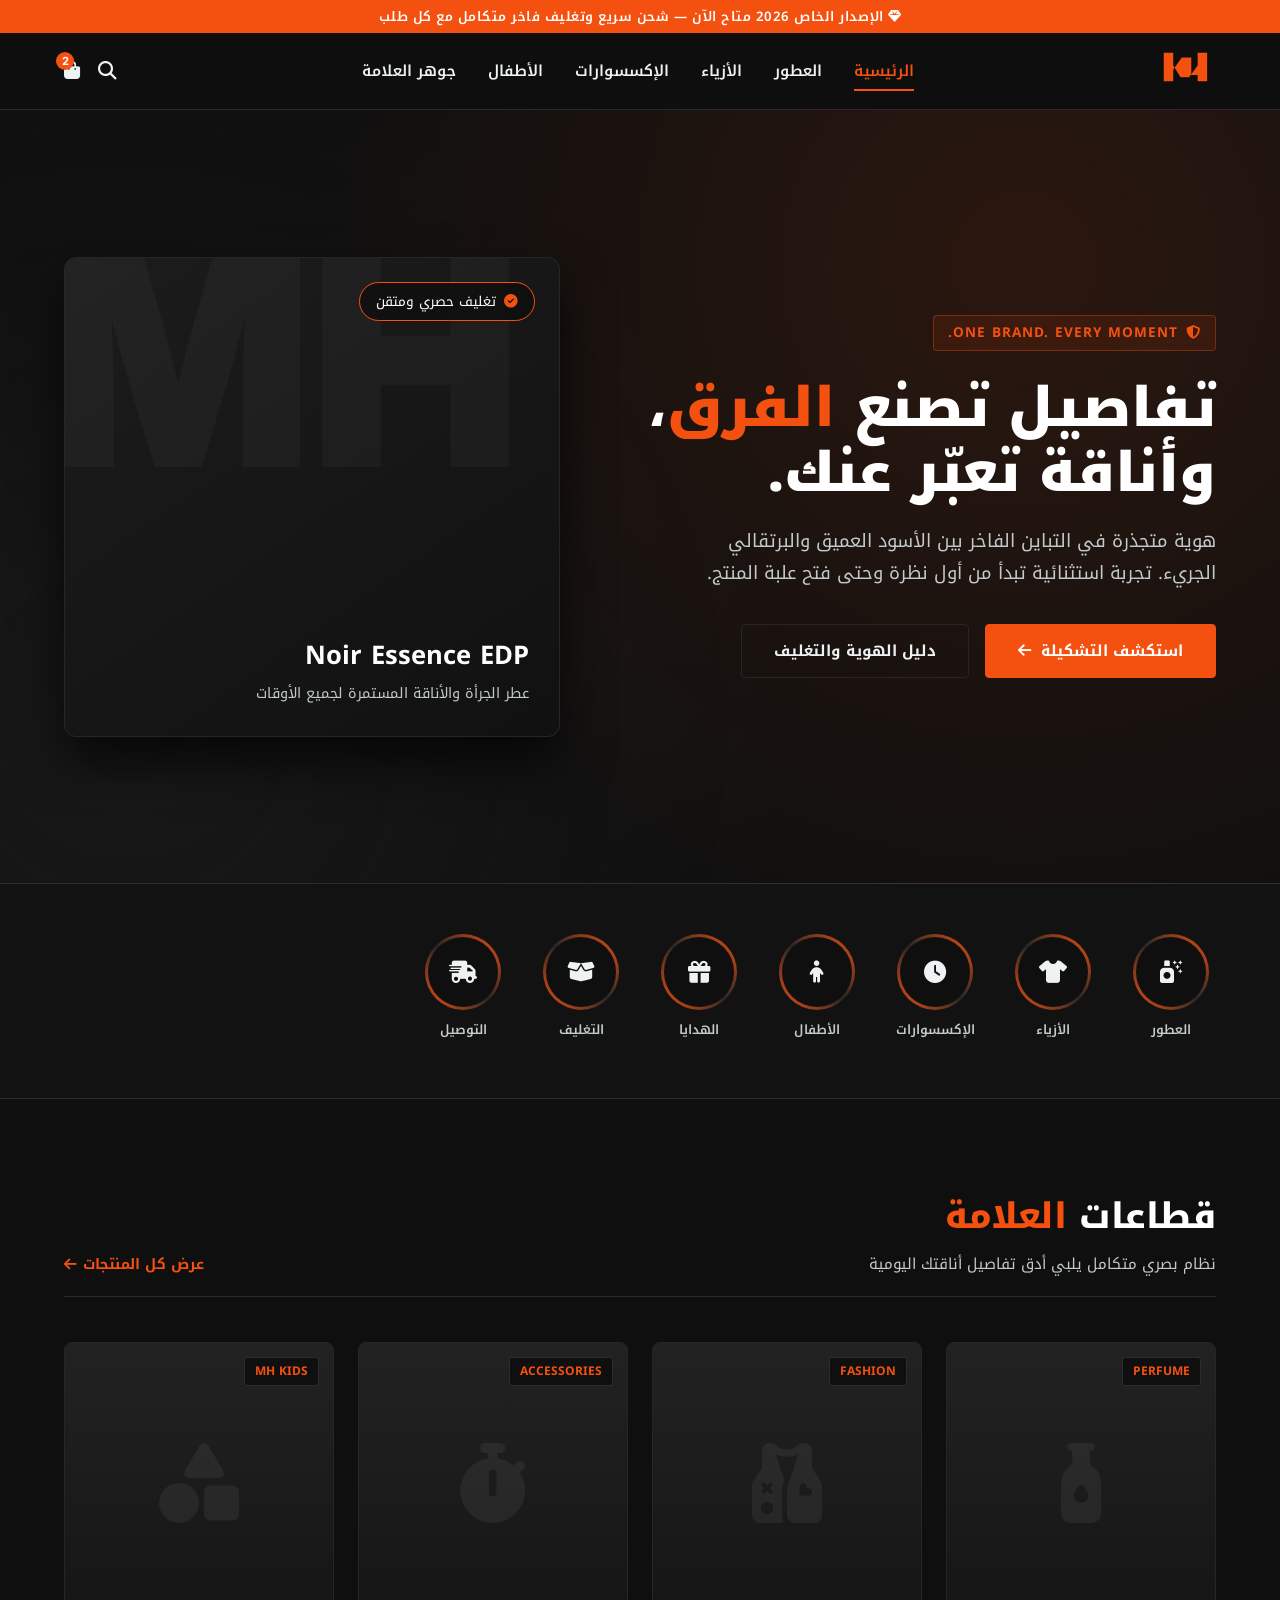
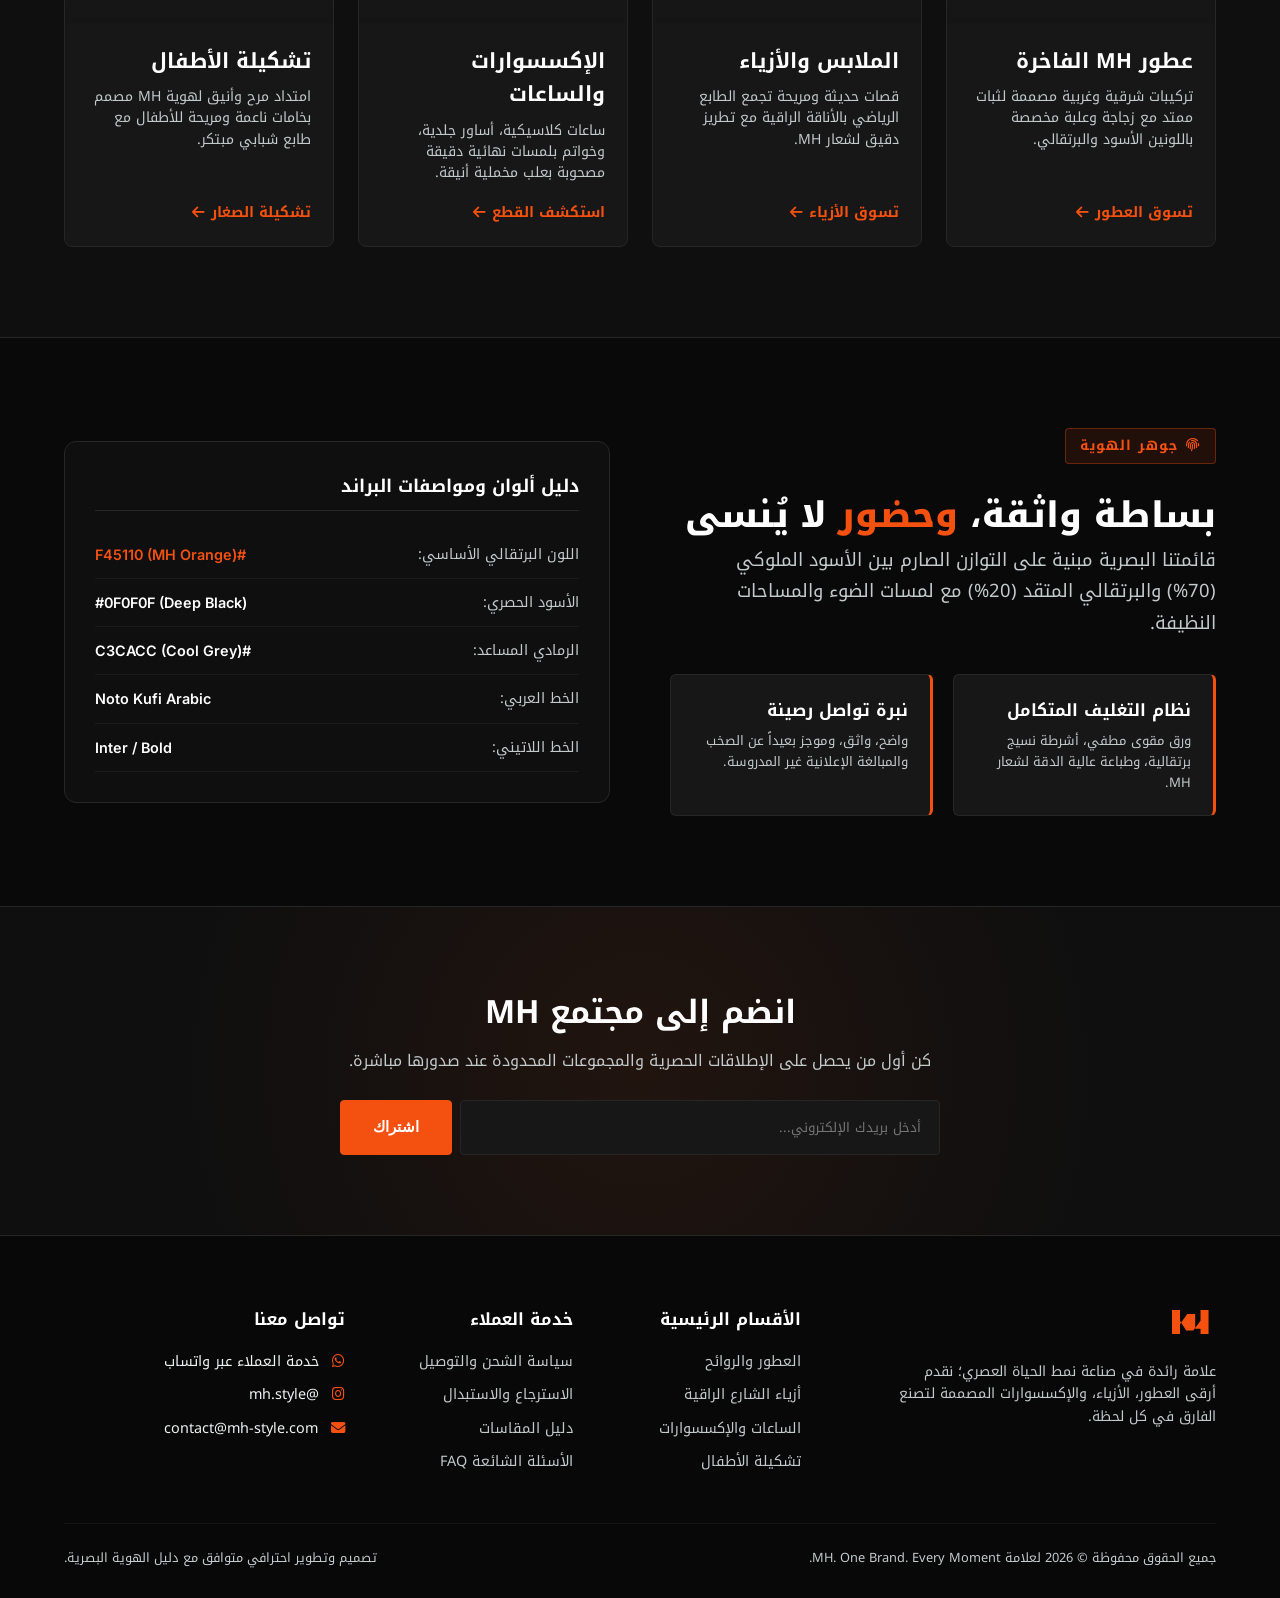
==== index.html @ 9403b640 "Create index.html" ====
<!DOCTYPE html>
<html lang="ar" dir="rtl">
<head>
  <meta charset="UTF-8">
  <meta name="viewport" content="width=device-width, initial-scale=1.0">
  <title>MH | One Brand. Every Moment.</title>
  
  <!-- Google Fonts: Noto Kufi Arabic & Inter -->
  <link rel="preconnect" href="https://fonts.googleapis.com">
  <link rel="preconnect" href="https://fonts.gstatic.com" crossorigin>
  <link href="https://fonts.googleapis.com/css2?family=Inter:wght@400;600;700;800&family=Noto+Kufi+Arabic:wght@400;500;600;700;800;900&display=swap" rel="stylesheet">
  
  <!-- FontAwesome Icons -->
  <link rel="stylesheet" href="https://cdnjs.cloudflare.com/ajax/libs/font-awesome/6.5.1/css/all.min.css">

  <style>
    /* ==========================================================================
       MH Design System Tokens (From Identity Guidelines)
       ========================================================================== */
    :root {
      --mh-orange: #F45110;
      --mh-orange-hover: #d74309;
      --deep-black: #0F0F0F;
      --graphite: #262626;
      --surface-dark: #171717;
      --cool-grey: #C3CACC;
      --mist: #EEF2F3;
      --pure-white: #FFFFFF;
      --border-subtle: rgba(195, 202, 204, 0.15);
      --font-ar: 'Noto Kufi Arabic', sans-serif;
      --font-en: 'Inter', sans-serif;
      --transition-smooth: all 0.35s cubic-bezier(0.16, 1, 0.3, 1);
    }

    * {
      box-sizing: border-box;
      margin: 0;
      padding: 0;
    }

    body {
      background-color: var(--deep-black);
      color: var(--mist);
      font-family: var(--font-ar);
      line-height: 1.6;
      overflow-x: hidden;
      -webkit-font-smoothing: antialiased;
    }

    a {
      color: inherit;
      text-decoration: none;
      transition: var(--transition-smooth);
    }

    img {
      max-width: 100%;
      display: block;
    }

    .container {
      width: 90%;
      max-width: 1280px;
      margin: 0 auto;
    }

    /* ==========================================================================
       Header & Navigation
       ========================================================================== */
    .top-banner {
      background: var(--mh-orange);
      color: var(--pure-white);
      text-align: center;
      padding: 6px 15px;
      font-size: 0.82rem;
      font-weight: 600;
      letter-spacing: 0.5px;
    }

    header {
      position: sticky;
      top: 0;
      background: rgba(15, 15, 15, 0.92);
      backdrop-filter: blur(12px);
      z-index: 1000;
      border-bottom: 1px solid var(--border-subtle);
    }

    .navbar {
      display: flex;
      align-items: center;
      justify-content: space-between;
      height: 76px;
    }

    .logo-container {
      display: flex;
      align-items: center;
      gap: 12px;
    }

    .brand-logo-svg {
      height: 38px;
      fill: var(--mh-orange);
      transition: transform 0.3s ease;
    }

    .brand-logo-svg:hover {
      transform: scale(1.04);
    }

    .nav-menu {
      display: flex;
      gap: 32px;
      list-style: none;
    }

    .nav-link {
      font-size: 0.95rem;
      font-weight: 600;
      color: var(--mist);
      position: relative;
      padding: 6px 0;
    }

    .nav-link:hover, .nav-link.active {
      color: var(--mh-orange);
    }

    .nav-link::after {
      content: '';
      position: absolute;
      bottom: 0;
      right: 0;
      width: 0%;
      height: 2px;
      background: var(--mh-orange);
      transition: var(--transition-smooth);
    }

    .nav-link:hover::after, .nav-link.active::after {
      width: 100%;
    }

    .nav-actions {
      display: flex;
      align-items: center;
      gap: 18px;
    }

    .action-btn {
      background: none;
      border: none;
      color: var(--mist);
      font-size: 1.15rem;
      cursor: pointer;
      position: relative;
      transition: var(--transition-smooth);
    }

    .action-btn:hover {
      color: var(--mh-orange);
    }

    .badge {
      position: absolute;
      top: -8px;
      left: -8px;
      background: var(--mh-orange);
      color: var(--pure-white);
      font-size: 0.7rem;
      font-family: var(--font-en);
      width: 18px;
      height: 18px;
      border-radius: 50%;
      display: flex;
      align-items: center;
      justify-content: center;
      font-weight: bold;
    }

    .menu-toggle {
      display: none;
      font-size: 1.4rem;
      cursor: pointer;
    }

    /* ==========================================================================
       Hero Section
       ========================================================================== */
    .hero {
      position: relative;
      min-height: 86vh;
      display: flex;
      align-items: center;
      background: radial-gradient(circle at 80% 20%, rgba(244, 81, 16, 0.12) 0%, transparent 60%),
                  radial-gradient(circle at 10% 80%, rgba(38, 38, 38, 0.4) 0%, transparent 50%),
                  var(--deep-black);
      border-bottom: 1px solid var(--border-subtle);
      padding: 60px 0;
    }

    .hero-grid {
      display: grid;
      grid-template-columns: 1.1fr 0.9fr;
      gap: 50px;
      align-items: center;
    }

    .hero-tag {
      display: inline-flex;
      align-items: center;
      gap: 8px;
      background: rgba(244, 81, 16, 0.1);
      border: 1px solid rgba(244, 81, 16, 0.35);
      color: var(--mh-orange);
      padding: 6px 14px;
      border-radius: 4px;
      font-size: 0.85rem;
      font-weight: 700;
      margin-bottom: 24px;
      text-transform: uppercase;
      letter-spacing: 1px;
    }

    .hero-title {
      font-size: 3.4rem;
      font-weight: 900;
      line-height: 1.2;
      margin-bottom: 20px;
      color: var(--pure-white);
    }

    .hero-title span {
      color: var(--mh-orange);
    }

    .hero-subtitle {
      font-size: 1.15rem;
      color: var(--cool-grey);
      margin-bottom: 36px;
      max-width: 520px;
      line-height: 1.7;
    }

    .hero-cta-group {
      display: flex;
      gap: 16px;
      flex-wrap: wrap;
    }

    .btn {
      display: inline-flex;
      align-items: center;
      justify-content: center;
      gap: 10px;
      padding: 14px 32px;
      border-radius: 4px;
      font-weight: 700;
      font-size: 0.95rem;
      cursor: pointer;
      transition: var(--transition-smooth);
    }

    .btn-primary {
      background: var(--mh-orange);
      color: var(--pure-white);
      border: 1px solid var(--mh-orange);
    }

    .btn-primary:hover {
      background: var(--mh-orange-hover);
      border-color: var(--mh-orange-hover);
      transform: translateY(-2px);
      box-shadow: 0 10px 25px rgba(244, 81, 16, 0.3);
    }

    .btn-outline {
      background: transparent;
      color: var(--mist);
      border: 1px solid var(--graphite);
    }

    .btn-outline:hover {
      border-color: var(--cool-grey);
      background: rgba(255, 255, 255, 0.04);
      color: var(--pure-white);
    }

    .hero-visual {
      position: relative;
      display: flex;
      justify-content: center;
      align-items: center;
    }

    .hero-card-showcase {
      width: 100%;
      height: 480px;
      background: linear-gradient(145deg, #1c1c1c, #111);
      border: 1px solid var(--graphite);
      border-radius: 12px;
      position: relative;
      overflow: hidden;
      display: flex;
      flex-direction: column;
      justify-content: flex-end;
      padding: 30px;
      box-shadow: 0 25px 50px rgba(0, 0, 0, 0.7);
    }

    .hero-card-showcase::before {
      content: 'MH';
      position: absolute;
      top: -40px;
      left: -20px;
      font-size: 18rem;
      font-weight: 900;
      font-family: var(--font-en);
      color: rgba(255, 255, 255, 0.03);
      user-select: none;
      line-height: 1;
    }

    .hero-badge-float {
      position: absolute;
      top: 24px;
      right: 24px;
      background: rgba(15, 15, 15, 0.85);
      border: 1px solid var(--mh-orange);
      padding: 8px 16px;
      border-radius: 30px;
      font-size: 0.85rem;
      color: var(--pure-white);
      display: flex;
      align-items: center;
      gap: 8px;
    }

    /* ==========================================================================
       Instagram-style Highlights Bar (From Identity Assets)
       ========================================================================== */
    .highlights-bar {
      padding: 40px 0;
      border-bottom: 1px solid var(--border-subtle);
      background: #121212;
    }

    .highlights-wrapper {
      display: flex;
      gap: 28px;
      overflow-x: auto;
      padding: 10px 0 18px;
      scrollbar-width: thin;
      scrollbar-color: var(--mh-orange) var(--graphite);
    }

    .highlights-wrapper::-webkit-scrollbar {
      height: 5px;
    }

    .highlights-wrapper::-webkit-scrollbar-thumb {
      background: var(--mh-orange);
      border-radius: 10px;
    }

    .highlight-item {
      display: flex;
      flex-direction: column;
      align-items: center;
      gap: 10px;
      cursor: pointer;
      flex-shrink: 0;
      width: 90px;
    }

    .highlight-ring {
      width: 76px;
      height: 76px;
      border-radius: 50%;
      padding: 3px;
      background: linear-gradient(45deg, var(--mh-orange), #262626, var(--mh-orange));
      display: flex;
      align-items: center;
      justify-content: center;
      transition: var(--transition-smooth);
    }

    .highlight-item:hover .highlight-ring {
      transform: scale(1.08);
      box-shadow: 0 0 16px rgba(244, 81, 16, 0.4);
    }

    .highlight-circle {
      width: 100%;
      height: 100%;
      background: var(--deep-black);
      border-radius: 50%;
      display: flex;
      align-items: center;
      justify-content: center;
      color: var(--mist);
      font-size: 1.4rem;
    }

    .highlight-item span {
      font-size: 0.8rem;
      font-weight: 600;
      color: var(--cool-grey);
      text-align: center;
    }

    /* ==========================================================================
       Collections Grid
       ========================================================================== */
    .section-spacing {
      padding: 90px 0;
    }

    .section-header {
      display: flex;
      justify-content: space-between;
      align-items: flex-end;
      margin-bottom: 45px;
      border-bottom: 1px solid var(--border-subtle);
      padding-bottom: 20px;
    }

    .section-title {
      font-size: 2.2rem;
      font-weight: 800;
      color: var(--pure-white);
    }

    .section-title span {
      color: var(--mh-orange);
    }

    .section-desc {
      color: var(--cool-grey);
      font-size: 0.95rem;
      margin-top: 6px;
    }

    .category-grid {
      display: grid;
      grid-template-columns: repeat(4, 1fr);
      gap: 24px;
    }

    .category-card {
      background: var(--surface-dark);
      border: 1px solid var(--graphite);
      border-radius: 8px;
      overflow: hidden;
      position: relative;
      transition: var(--transition-smooth);
      display: flex;
      flex-direction: column;
    }

    .category-card:hover {
      transform: translateY(-6px);
      border-color: var(--mh-orange);
      box-shadow: 0 14px 30px rgba(0, 0, 0, 0.6);
    }

    .card-img-placeholder {
      height: 280px;
      background: linear-gradient(180deg, #222 0%, #151515 100%);
      display: flex;
      align-items: center;
      justify-content: center;
      position: relative;
      overflow: hidden;
    }

    .card-img-placeholder i {
      font-size: 5rem;
      color: rgba(255, 255, 255, 0.06);
      transition: var(--transition-smooth);
    }

    .category-card:hover .card-img-placeholder i {
      transform: scale(1.15);
      color: rgba(244, 81, 16, 0.15);
    }

    .card-badge {
      position: absolute;
      top: 14px;
      right: 14px;
      background: var(--deep-black);
      border: 1px solid var(--border-subtle);
      padding: 4px 10px;
      font-size: 0.75rem;
      border-radius: 3px;
      color: var(--mh-orange);
      font-weight: 700;
    }

    .card-body {
      padding: 22px;
      flex-grow: 1;
      display: flex;
      flex-direction: column;
      justify-content: space-between;
    }

    .card-title {
      font-size: 1.3rem;
      font-weight: 700;
      color: var(--pure-white);
      margin-bottom: 8px;
    }

    .card-text {
      color: var(--cool-grey);
      font-size: 0.88rem;
      margin-bottom: 18px;
      line-height: 1.5;
    }

    .card-link {
      font-size: 0.9rem;
      font-weight: 700;
      color: var(--mh-orange);
      display: inline-flex;
      align-items: center;
      gap: 6px;
    }

    /* ==========================================================================
       Brand Essence / Experience Showcase
       ========================================================================== */
    .brand-essence {
      background: #090909;
      border-top: 1px solid var(--border-subtle);
      border-bottom: 1px solid var(--border-subtle);
    }

    .essence-grid {
      display: grid;
      grid-template-columns: 1fr 1fr;
      gap: 60px;
      align-items: center;
    }

    .essence-features {
      display: grid;
      grid-template-columns: 1fr 1fr;
      gap: 20px;
      margin-top: 30px;
    }

    .feature-box {
      background: var(--surface-dark);
      border: 1px solid var(--graphite);
      padding: 22px;
      border-radius: 6px;
      border-right: 3px solid var(--mh-orange);
    }

    .feature-box h4 {
      color: var(--pure-white);
      font-size: 1.05rem;
      margin-bottom: 6px;
    }

    .feature-box p {
      color: var(--cool-grey);
      font-size: 0.82rem;
    }

    .spec-mockup-frame {
      border: 1px solid var(--graphite);
      border-radius: 12px;
      background: var(--deep-black);
      padding: 30px;
      position: relative;
    }

    .spec-row {
      display: flex;
      justify-content: space-between;
      padding: 12px 0;
      border-bottom: 1px solid rgba(255, 255, 255, 0.05);
      font-size: 0.9rem;
    }

    .spec-label {
      color: var(--cool-grey);
    }

    .spec-val {
      color: var(--pure-white);
      font-weight: 600;
      font-family: var(--font-en);
    }

    /* ==========================================================================
       Newsletter & Community
       ========================================================================== */
    .newsletter-section {
      text-align: center;
      background: radial-gradient(circle, rgba(244, 81, 16, 0.08) 0%, transparent 70%);
      padding: 80px 0;
    }

    .newsletter-box {
      max-width: 600px;
      margin: 0 auto;
    }

    .newsletter-input-group {
      display: flex;
      margin-top: 26px;
      gap: 8px;
    }

    .newsletter-input {
      flex-grow: 1;
      background: var(--surface-dark);
      border: 1px solid var(--graphite);
      padding: 14px 18px;
      border-radius: 4px;
      color: var(--pure-white);
      font-family: inherit;
      outline: none;
    }

    .newsletter-input:focus {
      border-color: var(--mh-orange);
    }

    /* ==========================================================================
       Footer
       ========================================================================== */
    footer {
      background: #080808;
      border-top: 1px solid var(--graphite);
      padding: 70px 0 30px;
      font-size: 0.9rem;
    }

    .footer-grid {
      display: grid;
      grid-template-columns: 2fr 1fr 1fr 1.5fr;
      gap: 40px;
      margin-bottom: 50px;
    }

    .footer-logo-block p {
      color: var(--cool-grey);
      margin: 16px 0;
      max-width: 320px;
      font-size: 0.88rem;
    }

    .footer-heading {
      color: var(--pure-white);
      font-size: 1.05rem;
      font-weight: 700;
      margin-bottom: 18px;
      position: relative;
    }

    .footer-links {
      list-style: none;
      display: flex;
      flex-direction: column;
      gap: 10px;
    }

    .footer-links a {
      color: var(--cool-grey);
    }

    .footer-links a:hover {
      color: var(--mh-orange);
      padding-right: 4px;
    }

    .footer-bottom {
      border-top: 1px solid rgba(255, 255, 255, 0.05);
      padding-top: 24px;
      display: flex;
      justify-content: space-between;
      align-items: center;
      color: var(--cool-grey);
      font-size: 0.8rem;
    }

    /* ==========================================================================
       Responsive Rules
       ========================================================================== */
    @media (max-width: 1024px) {
      .category-grid {
        grid-template-columns: repeat(2, 1fr);
      }
      .footer-grid {
        grid-template-columns: 1fr 1fr;
      }
    }

    @media (max-width: 768px) {
      .navbar .nav-menu {
        display: none;
      }
      .menu-toggle {
        display: block;
      }
      .hero-grid {
        grid-template-columns: 1fr;
        text-align: center;
      }
      .hero-title {
        font-size: 2.5rem;
      }
      .hero-subtitle {
        margin: 0 auto 30px;
      }
      .hero-cta-group {
        justify-content: center;
      }
      .essence-grid {
        grid-template-columns: 1fr;
      }
      .category-grid {
        grid-template-columns: 1fr;
      }
      .footer-grid {
        grid-template-columns: 1fr;
      }
      .footer-bottom {
        flex-direction: column;
        gap: 12px;
        text-align: center;
      }
    }
  </style>
</head>
<body>

  <!-- Top Announcement Bar -->
  <div class="top-banner">
    <i class="fa-solid fa-gem"></i> الإصدار الخاص 2026 متاح الآن — شحن سريع وتغليف فاخر متكامل مع كل طلب
  </div>

  <!-- Header Navigation -->
  <header>
    <div class="container navbar">
      <div class="logo-container">
        <a href="#" aria-label="MH Home">
          <!-- Monogram Logo SVG based on MH Guidelines -->
          <svg class="brand-logo-svg" viewBox="0 0 180 120" xmlns="http://www.w3.org/2000/svg">
            <path d="M 15 15 L 45 15 L 45 68 L 72 30 L 102 30 L 102 85 L 122 85 L 122 15 L 152 15 L 152 105 L 122 105 L 122 55 L 95 92 L 68 92 L 45 55 L 45 105 L 15 105 Z" />
          </svg>
        </a>
      </div>

      <ul class="nav-menu" id="navMenu">
        <li><a href="#hero" class="nav-link active">الرئيسية</a></li>
        <li><a href="#perfumes" class="nav-link">العطور</a></li>
        <li><a href="#fashion" class="nav-link">الأزياء</a></li>
        <li><a href="#accessories" class="nav-link">الإكسسوارات</a></li>
        <li><a href="#kids" class="nav-link">الأطفال</a></li>
        <li><a href="#essence" class="nav-link">جوهر العلامة</a></li>
      </ul>

      <div class="nav-actions">
        <button class="action-btn" title="بحث"><i class="fa-solid fa-magnifying-glass"></i></button>
        <button class="action-btn" title="السلة">
          <i class="fa-solid fa-bag-shopping"></i>
          <span class="badge" id="cartCount">2</span>
        </button>
        <div class="menu-toggle" id="menuToggle">
          <i class="fa-solid fa-bars"></i>
        </div>
      </div>
    </div>
  </header>

  <!-- Hero Section -->
  <section class="hero" id="hero">
    <div class="container hero-grid">
      <div>
        <div class="hero-tag">
          <i class="fa-solid fa-shield-halved"></i> One Brand. Every Moment.
        </div>
        <h1 class="hero-title">
          تفاصيل تصنع <span>الفرق</span>، وأناقة تعبّر عنك.
        </h1>
        <p class="hero-subtitle">
          هوية متجذرة في التباين الفاخر بين الأسود العميق والبرتقالي الجريء. تجربة استثنائية تبدأ من أول نظرة وحتى فتح علبة المنتج.
        </p>
        <div class="hero-cta-group">
          <a href="#categories" class="btn btn-primary">
            <span>استكشف التشكيلة</span>
            <i class="fa-solid fa-arrow-left"></i>
          </a>
          <a href="#essence" class="btn btn-outline">
            <span>دليل الهوية والتغليف</span>
          </a>
        </div>
      </div>

      <div class="hero-visual">
        <div class="hero-card-showcase">
          <div class="hero-badge-float">
            <i class="fa-solid fa-check-circle" style="color: var(--mh-orange)"></i>
            <span>تغليف حصري ومتقن</span>
          </div>
          <div>
            <h3 style="font-size: 1.6rem; color: var(--pure-white); margin-bottom: 6px;">Noir Essence EDP</h3>
            <p style="color: var(--cool-grey); font-size: 0.9rem;">عطر الجرأة والأناقة المستمرة لجميع الأوقات</p>
          </div>
        </div>
      </div>
    </div>
  </section>

  <!-- Highlights Story Bar -->
  <section class="highlights-bar">
    <div class="container">
      <div class="highlights-wrapper">
        <div class="highlight-item">
          <div class="highlight-ring">
            <div class="highlight-circle"><i class="fa-solid fa-spray-can-sparkles"></i></div>
          </div>
          <span>العطور</span>
        </div>

        <div class="highlight-item">
          <div class="highlight-ring">
            <div class="highlight-circle"><i class="fa-solid fa-shirt"></i></div>
          </div>
          <span>الأزياء</span>
        </div>

        <div class="highlight-item">
          <div class="highlight-ring">
            <div class="highlight-circle"><i class="fa-solid fa-clock"></i></div>
          </div>
          <span>الإكسسوارات</span>
        </div>

        <div class="highlight-item">
          <div class="highlight-ring">
            <div class="highlight-circle"><i class="fa-solid fa-child"></i></div>
          </div>
          <span>الأطفال</span>
        </div>

        <div class="highlight-item">
          <div class="highlight-ring">
            <div class="highlight-circle"><i class="fa-solid fa-gift"></i></div>
          </div>
          <span>الهدايا</span>
        </div>

        <div class="highlight-item">
          <div class="highlight-ring">
            <div class="highlight-circle"><i class="fa-solid fa-box-open"></i></div>
          </div>
          <span>التغليف</span>
        </div>

        <div class="highlight-item">
          <div class="highlight-ring">
            <div class="highlight-circle"><i class="fa-solid fa-truck-fast"></i></div>
          </div>
          <span>التوصيل</span>
        </div>
      </div>
    </div>
  </section>

  <!-- Categories Grid -->
  <section class="section-spacing" id="categories">
    <div class="container">
      <div class="section-header">
        <div>
          <h2 class="section-title">قطاعات <span>العلامة</span></h2>
          <p class="section-desc">نظام بصري متكامل يلبي أدق تفاصيل أناقتك اليومية</p>
        </div>
        <a href="#" class="card-link">عرض كل المنتجات <i class="fa-solid fa-arrow-left"></i></a>
      </div>

      <div class="category-grid">
        <!-- Perfume Card -->
        <div class="category-card" id="perfumes">
          <div class="card-img-placeholder">
            <span class="card-badge">PERFUME</span>
            <i class="fa-solid fa-bottle-droplet"></i>
          </div>
          <div class="card-body">
            <div>
              <h3 class="card-title">عطور MH الفاخرة</h3>
              <p class="card-text">تركيبات شرقية وغربية مصممة لثبات ممتد مع زجاجة وعلبة مخصصة باللونين الأسود والبرتقالي.</p>
            </div>
            <a href="#" class="card-link">تسوق العطور <i class="fa-solid fa-arrow-left"></i></a>
          </div>
        </div>

        <!-- Fashion Card -->
        <div class="category-card" id="fashion">
          <div class="card-img-placeholder">
            <span class="card-badge">FASHION</span>
            <i class="fa-solid fa-vest-patches"></i>
          </div>
          <div class="card-body">
            <div>
              <h3 class="card-title">الملابس والأزياء</h3>
              <p class="card-text">قصات حديثة ومريحة تجمع الطابع الرياضي بالأناقة الراقية مع تطريز دقيق لشعار MH.</p>
            </div>
            <a href="#" class="card-link">تسوق الأزياء <i class="fa-solid fa-arrow-left"></i></a>
          </div>
        </div>

        <!-- Accessories Card -->
        <div class="category-card" id="accessories">
          <div class="card-img-placeholder">
            <span class="card-badge">ACCESSORIES</span>
            <i class="fa-solid fa-stopwatch"></i>
          </div>
          <div class="card-body">
            <div>
              <h3 class="card-title">الإكسسوارات والساعات</h3>
              <p class="card-text">ساعات كلاسيكية، أساور جلدية، وخواتم بلمسات نهائية دقيقة مصحوبة بعلب مخملية أنيقة.</p>
            </div>
            <a href="#" class="card-link">استكشف القطع <i class="fa-solid fa-arrow-left"></i></a>
          </div>
        </div>

        <!-- Kids Card -->
        <div class="category-card" id="kids">
          <div class="card-img-placeholder">
            <span class="card-badge">MH KIDS</span>
            <i class="fa-solid fa-shapes"></i>
          </div>
          <div class="card-body">
            <div>
              <h3 class="card-title">تشكيلة الأطفال</h3>
              <p class="card-text">امتداد مرح وأنيق لهوية MH مصمم بخامات ناعمة ومريحة للأطفال مع طابع شبابي مبتكر.</p>
            </div>
            <a href="#" class="card-link">تشكيلة الصغار <i class="fa-solid fa-arrow-left"></i></a>
          </div>
        </div>
      </div>
    </div>
  </section>

  <!-- Brand Essence / Specs Showcase -->
  <section class="section-spacing brand-essence" id="essence">
    <div class="container">
      <div class="essence-grid">
        <div>
          <div class="hero-tag"><i class="fa-solid fa-fingerprint"></i> جوهر الهوية</div>
          <h2 class="section-title">بساطة واثقة، <span>وحضور</span> لا يُنسى</h2>
          <p class="hero-subtitle">
            قائمتنا البصرية مبنية على التوازن الصارم بين الأسود الملوكي (70%) والبرتقالي المتقد (20%) مع لمسات الضوء والمساحات النظيفة.
          </p>
          
          <div class="essence-features">
            <div class="feature-box">
              <h4>نظام التغليف المتكامل</h4>
              <p>ورق مقوى مطفي، أشرطة نسيج برتقالية، وطباعة عالية الدقة لشعار MH.</p>
            </div>
            <div class="feature-box">
              <h4>نبرة تواصل رصينة</h4>
              <p>واضح، واثق، وموجز بعيداً عن الصخب والمبالغة الإعلانية غير المدروسة.</p>
            </div>
          </div>
        </div>

        <div class="spec-mockup-frame">
          <h3 style="color: var(--pure-white); font-size: 1.1rem; margin-bottom: 20px; border-bottom: 1px solid var(--graphite); padding-bottom: 10px;">
            دليل ألوان ومواصفات البراند
          </h3>
          
          <div class="spec-row">
            <span class="spec-label">اللون البرتقالي الأساسي:</span>
            <span class="spec-val" style="color: var(--mh-orange);">#F45110 (MH Orange)</span>
          </div>
          <div class="spec-row">
            <span class="spec-label">الأسود الحصري:</span>
            <span class="spec-val">#0F0F0F (Deep Black)</span>
          </div>
          <div class="spec-row">
            <span class="spec-label">الرمادي المساعد:</span>
            <span class="spec-val">#C3CACC (Cool Grey)</span>
          </div>
          <div class="spec-row">
            <span class="spec-label">الخط العربي:</span>
            <span class="spec-val">Noto Kufi Arabic</span>
          </div>
          <div class="spec-row">
            <span class="spec-label">الخط اللاتيني:</span>
            <span class="spec-val">Inter / Bold</span>
          </div>
        </div>
      </div>
    </div>
  </section>

  <!-- Newsletter -->
  <section class="newsletter-section">
    <div class="container newsletter-box">
      <h2 style="font-size: 2rem; color: var(--pure-white); margin-bottom: 10px;">انضم إلى مجتمع MH</h2>
      <p style="color: var(--cool-grey);">كن أول من يحصل على الإطلاقات الحصرية والمجموعات المحدودة عند صدورها مباشرة.</p>
      
      <form class="newsletter-input-group" onsubmit="event.preventDefault(); alert('تم اشتراكك بنجاح في نشرة MH الإخبارية');">
        <input type="email" class="newsletter-input" placeholder="أدخل بريدك الإلكتروني..." required>
        <button type="submit" class="btn btn-primary">اشتراك</button>
      </form>
    </div>
  </section>

  <!-- Footer -->
  <footer>
    <div class="container">
      <div class="footer-grid">
        <div class="footer-logo-block">
          <svg class="brand-logo-svg" viewBox="0 0 180 120" xmlns="http://www.w3.org/2000/svg" style="height: 32px;">
            <path d="M 15 15 L 45 15 L 45 68 L 72 30 L 102 30 L 102 85 L 122 85 L 122 15 L 152 15 L 152 105 L 122 105 L 122 55 L 95 92 L 68 92 L 45 55 L 45 105 L 15 105 Z" />
          </svg>
          <p>
            علامة رائدة في صناعة نمط الحياة العصري؛ نقدم أرقى العطور، الأزياء، والإكسسوارات المصممة لتصنع الفارق في كل لحظة.
          </p>
        </div>

        <div>
          <h4 class="footer-heading">الأقسام الرئيسية</h4>
          <ul class="footer-links">
            <li><a href="#perfumes">العطور والروائح</a></li>
            <li><a href="#fashion">أزياء الشارع الراقية</a></li>
            <li><a href="#accessories">الساعات والإكسسوارات</a></li>
            <li><a href="#kids">تشكيلة الأطفال</a></li>
          </ul>
        </div>

        <div>
          <h4 class="footer-heading">خدمة العملاء</h4>
          <ul class="footer-links">
            <li><a href="#">سياسة الشحن والتوصيل</a></li>
            <li><a href="#">الاسترجاع والاستبدال</a></li>
            <li><a href="#">دليل المقاسات</a></li>
            <li><a href="#">الأسئلة الشائعة FAQ</a></li>
          </ul>
        </div>

        <div>
          <h4 class="footer-heading">تواصل معنا</h4>
          <ul class="footer-links">
            <li><i class="fa-brands fa-whatsapp" style="color: var(--mh-orange); margin-left: 8px;"></i> خدمة العملاء عبر واتساب</li>
            <li><i class="fa-brands fa-instagram" style="color: var(--mh-orange); margin-left: 8px;"></i> @mh.style</li>
            <li><i class="fa-solid fa-envelope" style="color: var(--mh-orange); margin-left: 8px;"></i> contact@mh-style.com</li>
          </ul>
        </div>
      </div>

      <div class="footer-bottom">
        <div>جميع الحقوق محفوظة © 2026 لعلامة MH. One Brand. Every Moment.</div>
        <div>تصميم وتطوير احترافي متوافق مع دليل الهوية البصرية.</div>
      </div>
    </div>
  </footer>

  <!-- Interactive Logic -->
  <script>
    // Mobile Drawer Navigation Toggle
    const menuToggle = document.getElementById('menuToggle');
    const navMenu = document.getElementById('navMenu');

    menuToggle.addEventListener('click', () => {
      if (navMenu.style.display === 'flex') {
        navMenu.style.display = 'none';
      } else {
        navMenu.style.display = 'flex';
        navMenu.style.flexDirection = 'column';
        navMenu.style.position = 'absolute';
        navMenu.style.top = '76px';
        navMenu.style.right = '0';
        navMenu.style.width = '100%';
        navMenu.style.background = '#111';
        navMenu.style.padding = '20px';
        navMenu.style.borderBottom = '1px solid #262626';
      }
    });

    // Simple Cart Increment Feedback
    const actionBtns = document.querySelectorAll('.card-link');
    const cartBadge = document.getElementById('cartCount');
    let currentCount = 2;

    actionBtns.forEach(btn => {
      btn.addEventListener('click', (e) => {
        e.preventDefault();
        currentCount++;
        cartBadge.textContent = currentCount;
        cartBadge.style.transform = 'scale(1.3)';
        setTimeout(() => {
          cartBadge.style.transform = 'scale(1)';
        }, 200);
      });
    });
  </script>
</body>
</html>
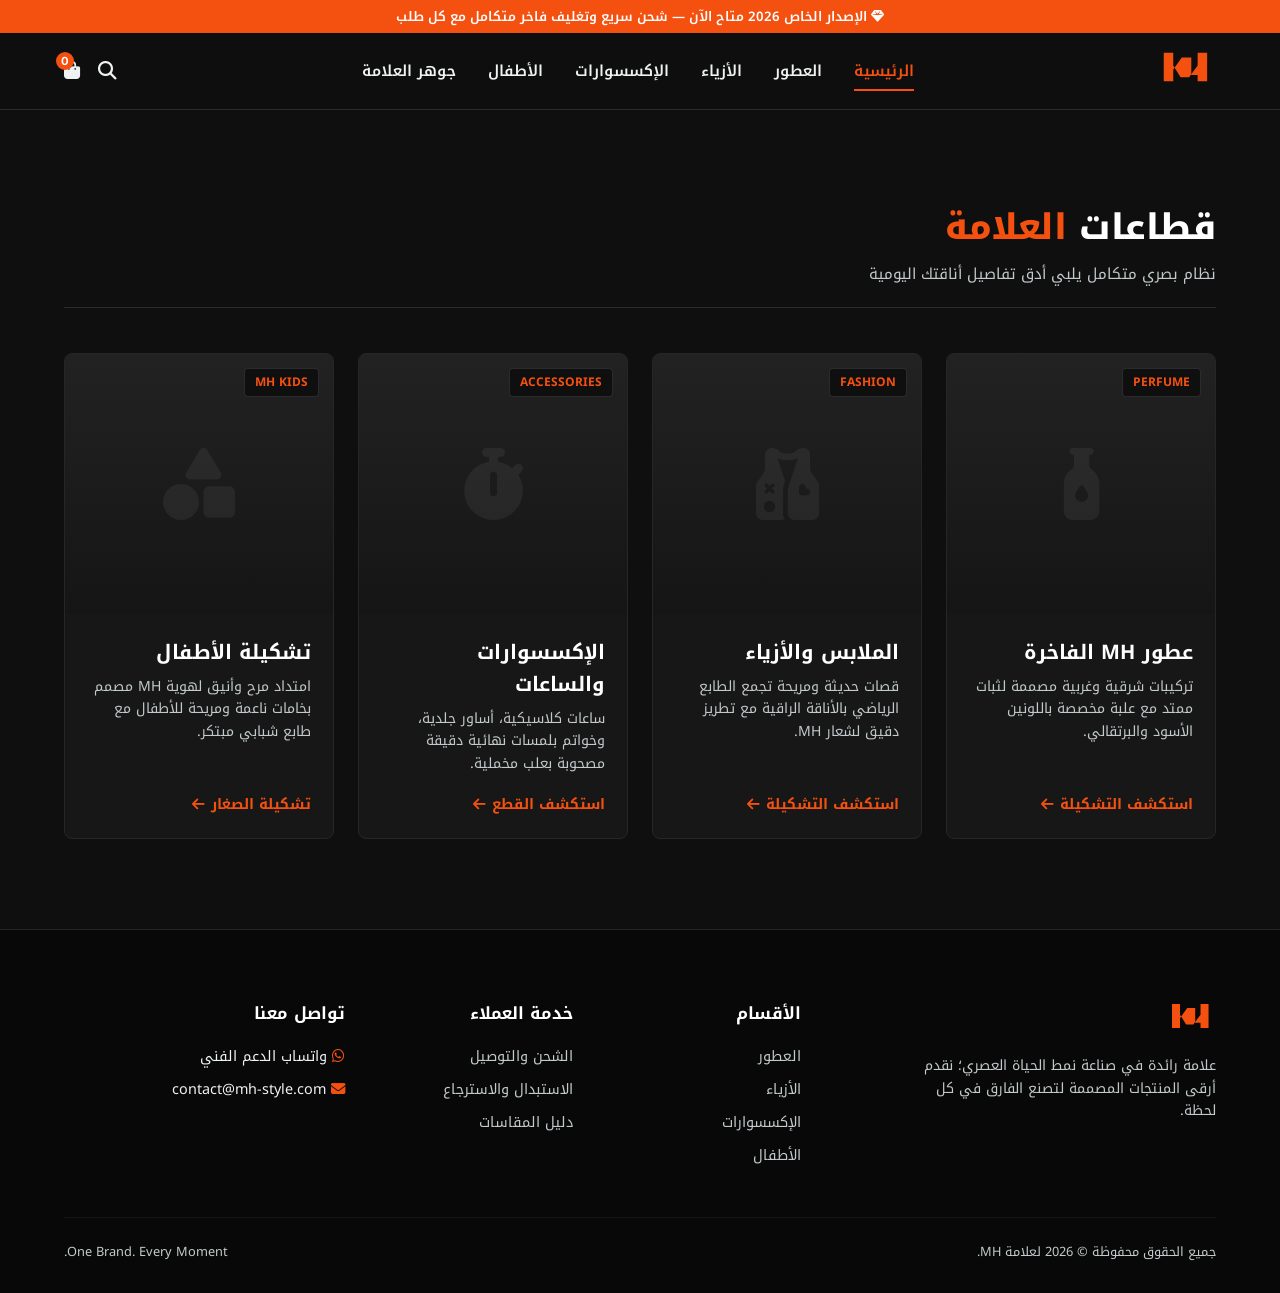
==== commit 6d4b93a5: "Update index.html" ====
--- a/index.html
+++ b/index.html
@@ -5,1019 +5,128 @@
   <meta name="viewport" content="width=device-width, initial-scale=1.0">
   <title>MH | One Brand. Every Moment.</title>
   
-  <!-- Google Fonts: Noto Kufi Arabic & Inter -->
   <link rel="preconnect" href="https://fonts.googleapis.com">
   <link rel="preconnect" href="https://fonts.gstatic.com" crossorigin>
   <link href="https://fonts.googleapis.com/css2?family=Inter:wght@400;600;700;800&family=Noto+Kufi+Arabic:wght@400;500;600;700;800;900&display=swap" rel="stylesheet">
-  
-  <!-- FontAwesome Icons -->
   <link rel="stylesheet" href="https://cdnjs.cloudflare.com/ajax/libs/font-awesome/6.5.1/css/all.min.css">
-
-  <style>
-    /* ==========================================================================
-       MH Design System Tokens (From Identity Guidelines)
-       ========================================================================== */
-    :root {
-      --mh-orange: #F45110;
-      --mh-orange-hover: #d74309;
-      --deep-black: #0F0F0F;
-      --graphite: #262626;
-      --surface-dark: #171717;
-      --cool-grey: #C3CACC;
-      --mist: #EEF2F3;
-      --pure-white: #FFFFFF;
-      --border-subtle: rgba(195, 202, 204, 0.15);
-      --font-ar: 'Noto Kufi Arabic', sans-serif;
-      --font-en: 'Inter', sans-serif;
-      --transition-smooth: all 0.35s cubic-bezier(0.16, 1, 0.3, 1);
-    }
-
-    * {
-      box-sizing: border-box;
-      margin: 0;
-      padding: 0;
-    }
-
-    body {
-      background-color: var(--deep-black);
-      color: var(--mist);
-      font-family: var(--font-ar);
-      line-height: 1.6;
-      overflow-x: hidden;
-      -webkit-font-smoothing: antialiased;
-    }
-
-    a {
-      color: inherit;
-      text-decoration: none;
-      transition: var(--transition-smooth);
-    }
-
-    img {
-      max-width: 100%;
-      display: block;
-    }
-
-    .container {
-      width: 90%;
-      max-width: 1280px;
-      margin: 0 auto;
-    }
-
-    /* ==========================================================================
-       Header & Navigation
-       ========================================================================== */
-    .top-banner {
-      background: var(--mh-orange);
-      color: var(--pure-white);
-      text-align: center;
-      padding: 6px 15px;
-      font-size: 0.82rem;
-      font-weight: 600;
-      letter-spacing: 0.5px;
-    }
-
-    header {
-      position: sticky;
-      top: 0;
-      background: rgba(15, 15, 15, 0.92);
-      backdrop-filter: blur(12px);
-      z-index: 1000;
-      border-bottom: 1px solid var(--border-subtle);
-    }
-
-    .navbar {
-      display: flex;
-      align-items: center;
-      justify-content: space-between;
-      height: 76px;
-    }
-
-    .logo-container {
-      display: flex;
-      align-items: center;
-      gap: 12px;
-    }
-
-    .brand-logo-svg {
-      height: 38px;
-      fill: var(--mh-orange);
-      transition: transform 0.3s ease;
-    }
-
-    .brand-logo-svg:hover {
-      transform: scale(1.04);
-    }
-
-    .nav-menu {
-      display: flex;
-      gap: 32px;
-      list-style: none;
-    }
-
-    .nav-link {
-      font-size: 0.95rem;
-      font-weight: 600;
-      color: var(--mist);
-      position: relative;
-      padding: 6px 0;
-    }
-
-    .nav-link:hover, .nav-link.active {
-      color: var(--mh-orange);
-    }
-
-    .nav-link::after {
-      content: '';
-      position: absolute;
-      bottom: 0;
-      right: 0;
-      width: 0%;
-      height: 2px;
-      background: var(--mh-orange);
-      transition: var(--transition-smooth);
-    }
-
-    .nav-link:hover::after, .nav-link.active::after {
-      width: 100%;
-    }
-
-    .nav-actions {
-      display: flex;
-      align-items: center;
-      gap: 18px;
-    }
-
-    .action-btn {
-      background: none;
-      border: none;
-      color: var(--mist);
-      font-size: 1.15rem;
-      cursor: pointer;
-      position: relative;
-      transition: var(--transition-smooth);
-    }
-
-    .action-btn:hover {
-      color: var(--mh-orange);
-    }
-
-    .badge {
-      position: absolute;
-      top: -8px;
-      left: -8px;
-      background: var(--mh-orange);
-      color: var(--pure-white);
-      font-size: 0.7rem;
-      font-family: var(--font-en);
-      width: 18px;
-      height: 18px;
-      border-radius: 50%;
-      display: flex;
-      align-items: center;
-      justify-content: center;
-      font-weight: bold;
-    }
-
-    .menu-toggle {
-      display: none;
-      font-size: 1.4rem;
-      cursor: pointer;
-    }
-
-    /* ==========================================================================
-       Hero Section
-       ========================================================================== */
-    .hero {
-      position: relative;
-      min-height: 86vh;
-      display: flex;
-      align-items: center;
-      background: radial-gradient(circle at 80% 20%, rgba(244, 81, 16, 0.12) 0%, transparent 60%),
-                  radial-gradient(circle at 10% 80%, rgba(38, 38, 38, 0.4) 0%, transparent 50%),
-                  var(--deep-black);
-      border-bottom: 1px solid var(--border-subtle);
-      padding: 60px 0;
-    }
-
-    .hero-grid {
-      display: grid;
-      grid-template-columns: 1.1fr 0.9fr;
-      gap: 50px;
-      align-items: center;
-    }
-
-    .hero-tag {
-      display: inline-flex;
-      align-items: center;
-      gap: 8px;
-      background: rgba(244, 81, 16, 0.1);
-      border: 1px solid rgba(244, 81, 16, 0.35);
-      color: var(--mh-orange);
-      padding: 6px 14px;
-      border-radius: 4px;
-      font-size: 0.85rem;
-      font-weight: 700;
-      margin-bottom: 24px;
-      text-transform: uppercase;
-      letter-spacing: 1px;
-    }
-
-    .hero-title {
-      font-size: 3.4rem;
-      font-weight: 900;
-      line-height: 1.2;
-      margin-bottom: 20px;
-      color: var(--pure-white);
-    }
-
-    .hero-title span {
-      color: var(--mh-orange);
-    }
-
-    .hero-subtitle {
-      font-size: 1.15rem;
-      color: var(--cool-grey);
-      margin-bottom: 36px;
-      max-width: 520px;
-      line-height: 1.7;
-    }
-
-    .hero-cta-group {
-      display: flex;
-      gap: 16px;
-      flex-wrap: wrap;
-    }
-
-    .btn {
-      display: inline-flex;
-      align-items: center;
-      justify-content: center;
-      gap: 10px;
-      padding: 14px 32px;
-      border-radius: 4px;
-      font-weight: 700;
-      font-size: 0.95rem;
-      cursor: pointer;
-      transition: var(--transition-smooth);
-    }
-
-    .btn-primary {
-      background: var(--mh-orange);
-      color: var(--pure-white);
-      border: 1px solid var(--mh-orange);
-    }
-
-    .btn-primary:hover {
-      background: var(--mh-orange-hover);
-      border-color: var(--mh-orange-hover);
-      transform: translateY(-2px);
-      box-shadow: 0 10px 25px rgba(244, 81, 16, 0.3);
-    }
-
-    .btn-outline {
-      background: transparent;
-      color: var(--mist);
-      border: 1px solid var(--graphite);
-    }
-
-    .btn-outline:hover {
-      border-color: var(--cool-grey);
-      background: rgba(255, 255, 255, 0.04);
-      color: var(--pure-white);
-    }
-
-    .hero-visual {
-      position: relative;
-      display: flex;
-      justify-content: center;
-      align-items: center;
-    }
-
-    .hero-card-showcase {
-      width: 100%;
-      height: 480px;
-      background: linear-gradient(145deg, #1c1c1c, #111);
-      border: 1px solid var(--graphite);
-      border-radius: 12px;
-      position: relative;
-      overflow: hidden;
-      display: flex;
-      flex-direction: column;
-      justify-content: flex-end;
-      padding: 30px;
-      box-shadow: 0 25px 50px rgba(0, 0, 0, 0.7);
-    }
-
-    .hero-card-showcase::before {
-      content: 'MH';
-      position: absolute;
-      top: -40px;
-      left: -20px;
-      font-size: 18rem;
-      font-weight: 900;
-      font-family: var(--font-en);
-      color: rgba(255, 255, 255, 0.03);
-      user-select: none;
-      line-height: 1;
-    }
-
-    .hero-badge-float {
-      position: absolute;
-      top: 24px;
-      right: 24px;
-      background: rgba(15, 15, 15, 0.85);
-      border: 1px solid var(--mh-orange);
-      padding: 8px 16px;
-      border-radius: 30px;
-      font-size: 0.85rem;
-      color: var(--pure-white);
-      display: flex;
-      align-items: center;
-      gap: 8px;
-    }
-
-    /* ==========================================================================
-       Instagram-style Highlights Bar (From Identity Assets)
-       ========================================================================== */
-    .highlights-bar {
-      padding: 40px 0;
-      border-bottom: 1px solid var(--border-subtle);
-      background: #121212;
-    }
-
-    .highlights-wrapper {
-      display: flex;
-      gap: 28px;
-      overflow-x: auto;
-      padding: 10px 0 18px;
-      scrollbar-width: thin;
-      scrollbar-color: var(--mh-orange) var(--graphite);
-    }
-
-    .highlights-wrapper::-webkit-scrollbar {
-      height: 5px;
-    }
-
-    .highlights-wrapper::-webkit-scrollbar-thumb {
-      background: var(--mh-orange);
-      border-radius: 10px;
-    }
-
-    .highlight-item {
-      display: flex;
-      flex-direction: column;
-      align-items: center;
-      gap: 10px;
-      cursor: pointer;
-      flex-shrink: 0;
-      width: 90px;
-    }
-
-    .highlight-ring {
-      width: 76px;
-      height: 76px;
-      border-radius: 50%;
-      padding: 3px;
-      background: linear-gradient(45deg, var(--mh-orange), #262626, var(--mh-orange));
-      display: flex;
-      align-items: center;
-      justify-content: center;
-      transition: var(--transition-smooth);
-    }
-
-    .highlight-item:hover .highlight-ring {
-      transform: scale(1.08);
-      box-shadow: 0 0 16px rgba(244, 81, 16, 0.4);
-    }
-
-    .highlight-circle {
-      width: 100%;
-      height: 100%;
-      background: var(--deep-black);
-      border-radius: 50%;
-      display: flex;
-      align-items: center;
-      justify-content: center;
-      color: var(--mist);
-      font-size: 1.4rem;
-    }
-
-    .highlight-item span {
-      font-size: 0.8rem;
-      font-weight: 600;
-      color: var(--cool-grey);
-      text-align: center;
-    }
-
-    /* ==========================================================================
-       Collections Grid
-       ========================================================================== */
-    .section-spacing {
-      padding: 90px 0;
-    }
-
-    .section-header {
-      display: flex;
-      justify-content: space-between;
-      align-items: flex-end;
-      margin-bottom: 45px;
-      border-bottom: 1px solid var(--border-subtle);
-      padding-bottom: 20px;
-    }
-
-    .section-title {
-      font-size: 2.2rem;
-      font-weight: 800;
-      color: var(--pure-white);
-    }
-
-    .section-title span {
-      color: var(--mh-orange);
-    }
-
-    .section-desc {
-      color: var(--cool-grey);
-      font-size: 0.95rem;
-      margin-top: 6px;
-    }
-
-    .category-grid {
-      display: grid;
-      grid-template-columns: repeat(4, 1fr);
-      gap: 24px;
-    }
-
-    .category-card {
-      background: var(--surface-dark);
-      border: 1px solid var(--graphite);
-      border-radius: 8px;
-      overflow: hidden;
-      position: relative;
-      transition: var(--transition-smooth);
-      display: flex;
-      flex-direction: column;
-    }
-
-    .category-card:hover {
-      transform: translateY(-6px);
-      border-color: var(--mh-orange);
-      box-shadow: 0 14px 30px rgba(0, 0, 0, 0.6);
-    }
-
-    .card-img-placeholder {
-      height: 280px;
-      background: linear-gradient(180deg, #222 0%, #151515 100%);
-      display: flex;
-      align-items: center;
-      justify-content: center;
-      position: relative;
-      overflow: hidden;
-    }
-
-    .card-img-placeholder i {
-      font-size: 5rem;
-      color: rgba(255, 255, 255, 0.06);
-      transition: var(--transition-smooth);
-    }
-
-    .category-card:hover .card-img-placeholder i {
-      transform: scale(1.15);
-      color: rgba(244, 81, 16, 0.15);
-    }
-
-    .card-badge {
-      position: absolute;
-      top: 14px;
-      right: 14px;
-      background: var(--deep-black);
-      border: 1px solid var(--border-subtle);
-      padding: 4px 10px;
-      font-size: 0.75rem;
-      border-radius: 3px;
-      color: var(--mh-orange);
-      font-weight: 700;
-    }
-
-    .card-body {
-      padding: 22px;
-      flex-grow: 1;
-      display: flex;
-      flex-direction: column;
-      justify-content: space-between;
-    }
-
-    .card-title {
-      font-size: 1.3rem;
-      font-weight: 700;
-      color: var(--pure-white);
-      margin-bottom: 8px;
-    }
-
-    .card-text {
-      color: var(--cool-grey);
-      font-size: 0.88rem;
-      margin-bottom: 18px;
-      line-height: 1.5;
-    }
-
-    .card-link {
-      font-size: 0.9rem;
-      font-weight: 700;
-      color: var(--mh-orange);
-      display: inline-flex;
-      align-items: center;
-      gap: 6px;
-    }
-
-    /* ==========================================================================
-       Brand Essence / Experience Showcase
-       ========================================================================== */
-    .brand-essence {
-      background: #090909;
-      border-top: 1px solid var(--border-subtle);
-      border-bottom: 1px solid var(--border-subtle);
-    }
-
-    .essence-grid {
-      display: grid;
-      grid-template-columns: 1fr 1fr;
-      gap: 60px;
-      align-items: center;
-    }
-
-    .essence-features {
-      display: grid;
-      grid-template-columns: 1fr 1fr;
-      gap: 20px;
-      margin-top: 30px;
-    }
-
-    .feature-box {
-      background: var(--surface-dark);
-      border: 1px solid var(--graphite);
-      padding: 22px;
-      border-radius: 6px;
-      border-right: 3px solid var(--mh-orange);
-    }
-
-    .feature-box h4 {
-      color: var(--pure-white);
-      font-size: 1.05rem;
-      margin-bottom: 6px;
-    }
-
-    .feature-box p {
-      color: var(--cool-grey);
-      font-size: 0.82rem;
-    }
-
-    .spec-mockup-frame {
-      border: 1px solid var(--graphite);
-      border-radius: 12px;
-      background: var(--deep-black);
-      padding: 30px;
-      position: relative;
-    }
-
-    .spec-row {
-      display: flex;
-      justify-content: space-between;
-      padding: 12px 0;
-      border-bottom: 1px solid rgba(255, 255, 255, 0.05);
-      font-size: 0.9rem;
-    }
-
-    .spec-label {
-      color: var(--cool-grey);
-    }
-
-    .spec-val {
-      color: var(--pure-white);
-      font-weight: 600;
-      font-family: var(--font-en);
-    }
-
-    /* ==========================================================================
-       Newsletter & Community
-       ========================================================================== */
-    .newsletter-section {
-      text-align: center;
-      background: radial-gradient(circle, rgba(244, 81, 16, 0.08) 0%, transparent 70%);
-      padding: 80px 0;
-    }
-
-    .newsletter-box {
-      max-width: 600px;
-      margin: 0 auto;
-    }
-
-    .newsletter-input-group {
-      display: flex;
-      margin-top: 26px;
-      gap: 8px;
-    }
-
-    .newsletter-input {
-      flex-grow: 1;
-      background: var(--surface-dark);
-      border: 1px solid var(--graphite);
-      padding: 14px 18px;
-      border-radius: 4px;
-      color: var(--pure-white);
-      font-family: inherit;
-      outline: none;
-    }
-
-    .newsletter-input:focus {
-      border-color: var(--mh-orange);
-    }
-
-    /* ==========================================================================
-       Footer
-       ========================================================================== */
-    footer {
-      background: #080808;
-      border-top: 1px solid var(--graphite);
-      padding: 70px 0 30px;
-      font-size: 0.9rem;
-    }
-
-    .footer-grid {
-      display: grid;
-      grid-template-columns: 2fr 1fr 1fr 1.5fr;
-      gap: 40px;
-      margin-bottom: 50px;
-    }
-
-    .footer-logo-block p {
-      color: var(--cool-grey);
-      margin: 16px 0;
-      max-width: 320px;
-      font-size: 0.88rem;
-    }
-
-    .footer-heading {
-      color: var(--pure-white);
-      font-size: 1.05rem;
-      font-weight: 700;
-      margin-bottom: 18px;
-      position: relative;
-    }
-
-    .footer-links {
-      list-style: none;
-      display: flex;
-      flex-direction: column;
-      gap: 10px;
-    }
-
-    .footer-links a {
-      color: var(--cool-grey);
-    }
-
-    .footer-links a:hover {
-      color: var(--mh-orange);
-      padding-right: 4px;
-    }
-
-    .footer-bottom {
-      border-top: 1px solid rgba(255, 255, 255, 0.05);
-      padding-top: 24px;
-      display: flex;
-      justify-content: space-between;
-      align-items: center;
-      color: var(--cool-grey);
-      font-size: 0.8rem;
-    }
-
-    /* ==========================================================================
-       Responsive Rules
-       ========================================================================== */
-    @media (max-width: 1024px) {
-      .category-grid {
-        grid-template-columns: repeat(2, 1fr);
-      }
-      .footer-grid {
-        grid-template-columns: 1fr 1fr;
-      }
-    }
-
-    @media (max-width: 768px) {
-      .navbar .nav-menu {
-        display: none;
-      }
-      .menu-toggle {
-        display: block;
-      }
-      .hero-grid {
-        grid-template-columns: 1fr;
-        text-align: center;
-      }
-      .hero-title {
-        font-size: 2.5rem;
-      }
-      .hero-subtitle {
-        margin: 0 auto 30px;
-      }
-      .hero-cta-group {
-        justify-content: center;
-      }
-      .essence-grid {
-        grid-template-columns: 1fr;
-      }
-      .category-grid {
-        grid-template-columns: 1fr;
-      }
-      .footer-grid {
-        grid-template-columns: 1fr;
-      }
-      .footer-bottom {
-        flex-direction: column;
-        gap: 12px;
-        text-align: center;
-      }
-    }
-  </style>
+  <link rel="stylesheet" href="./css/main.css">
 </head>
 <body>
 
-  <!-- Top Announcement Bar -->
   <div class="top-banner">
     <i class="fa-solid fa-gem"></i> الإصدار الخاص 2026 متاح الآن — شحن سريع وتغليف فاخر متكامل مع كل طلب
   </div>
 
-  <!-- Header Navigation -->
   <header>
     <div class="container navbar">
       <div class="logo-container">
-        <a href="#" aria-label="MH Home">
-          <!-- Monogram Logo SVG based on MH Guidelines -->
+        <a href="index.html" aria-label="MH Home">
           <svg class="brand-logo-svg" viewBox="0 0 180 120" xmlns="http://www.w3.org/2000/svg">
             <path d="M 15 15 L 45 15 L 45 68 L 72 30 L 102 30 L 102 85 L 122 85 L 122 15 L 152 15 L 152 105 L 122 105 L 122 55 L 95 92 L 68 92 L 45 55 L 45 105 L 15 105 Z" />
           </svg>
         </a>
       </div>
 
-      <ul class="nav-menu" id="navMenu">
-        <li><a href="#hero" class="nav-link active">الرئيسية</a></li>
-        <li><a href="#perfumes" class="nav-link">العطور</a></li>
-        <li><a href="#fashion" class="nav-link">الأزياء</a></li>
-        <li><a href="#accessories" class="nav-link">الإكسسوارات</a></li>
-        <li><a href="#kids" class="nav-link">الأطفال</a></li>
-        <li><a href="#essence" class="nav-link">جوهر العلامة</a></li>
-      </ul>
+      <nav>
+        <ul class="nav-menu" id="navMenu">
+          <li><a href="index.html" class="nav-link active">الرئيسية</a></li>
+          <li><a href="perfumes.html" class="nav-link">العطور</a></li>
+          <li><a href="fashion.html" class="nav-link">الأزياء</a></li>
+          <li><a href="accessories.html" class="nav-link">الإكسسوارات</a></li>
+          <li><a href="kids.html" class="nav-link">الأطفال</a></li>
+          <li><a href="essence.html" class="nav-link">جوهر العلامة</a></li>
+        </ul>
+      </nav>
 
       <div class="nav-actions">
-        <button class="action-btn" title="بحث"><i class="fa-solid fa-magnifying-glass"></i></button>
-        <button class="action-btn" title="السلة">
+        <button class="action-btn" aria-label="بحث"><i class="fa-solid fa-magnifying-glass"></i></button>
+        <button class="action-btn" aria-label="السلة">
           <i class="fa-solid fa-bag-shopping"></i>
-          <span class="badge" id="cartCount">2</span>
+          <span class="badge" id="cartCount">0</span>
         </button>
-        <div class="menu-toggle" id="menuToggle">
+        <button class="menu-toggle" id="menuToggle" aria-label="فتح القائمة" aria-expanded="false">
           <i class="fa-solid fa-bars"></i>
-        </div>
+        </button>
       </div>
     </div>
   </header>
 
-  <!-- Hero Section -->
-  <section class="hero" id="hero">
-    <div class="container hero-grid">
-      <div>
-        <div class="hero-tag">
-          <i class="fa-solid fa-shield-halved"></i> One Brand. Every Moment.
-        </div>
-        <h1 class="hero-title">
-          تفاصيل تصنع <span>الفرق</span>، وأناقة تعبّر عنك.
-        </h1>
-        <p class="hero-subtitle">
-          هوية متجذرة في التباين الفاخر بين الأسود العميق والبرتقالي الجريء. تجربة استثنائية تبدأ من أول نظرة وحتى فتح علبة المنتج.
-        </p>
-        <div class="hero-cta-group">
-          <a href="#categories" class="btn btn-primary">
-            <span>استكشف التشكيلة</span>
-            <i class="fa-solid fa-arrow-left"></i>
-          </a>
-          <a href="#essence" class="btn btn-outline">
-            <span>دليل الهوية والتغليف</span>
-          </a>
-        </div>
-      </div>
-
-      <div class="hero-visual">
-        <div class="hero-card-showcase">
-          <div class="hero-badge-float">
-            <i class="fa-solid fa-check-circle" style="color: var(--mh-orange)"></i>
-            <span>تغليف حصري ومتقن</span>
-          </div>
+  <main>
+    <!-- Sections Grid Categories Link -->
+    <section class="section-spacing">
+      <div class="container">
+        <div class="section-header">
           <div>
-            <h3 style="font-size: 1.6rem; color: var(--pure-white); margin-bottom: 6px;">Noir Essence EDP</h3>
-            <p style="color: var(--cool-grey); font-size: 0.9rem;">عطر الجرأة والأناقة المستمرة لجميع الأوقات</p>
-          </div>
-        </div>
-      </div>
-    </div>
-  </section>
-
-  <!-- Highlights Story Bar -->
-  <section class="highlights-bar">
-    <div class="container">
-      <div class="highlights-wrapper">
-        <div class="highlight-item">
-          <div class="highlight-ring">
-            <div class="highlight-circle"><i class="fa-solid fa-spray-can-sparkles"></i></div>
-          </div>
-          <span>العطور</span>
-        </div>
-
-        <div class="highlight-item">
-          <div class="highlight-ring">
-            <div class="highlight-circle"><i class="fa-solid fa-shirt"></i></div>
-          </div>
-          <span>الأزياء</span>
-        </div>
-
-        <div class="highlight-item">
-          <div class="highlight-ring">
-            <div class="highlight-circle"><i class="fa-solid fa-clock"></i></div>
-          </div>
-          <span>الإكسسوارات</span>
-        </div>
-
-        <div class="highlight-item">
-          <div class="highlight-ring">
-            <div class="highlight-circle"><i class="fa-solid fa-child"></i></div>
-          </div>
-          <span>الأطفال</span>
-        </div>
-
-        <div class="highlight-item">
-          <div class="highlight-ring">
-            <div class="highlight-circle"><i class="fa-solid fa-gift"></i></div>
-          </div>
-          <span>الهدايا</span>
-        </div>
-
-        <div class="highlight-item">
-          <div class="highlight-ring">
-            <div class="highlight-circle"><i class="fa-solid fa-box-open"></i></div>
-          </div>
-          <span>التغليف</span>
-        </div>
-
-        <div class="highlight-item">
-          <div class="highlight-ring">
-            <div class="highlight-circle"><i class="fa-solid fa-truck-fast"></i></div>
-          </div>
-          <span>التوصيل</span>
-        </div>
-      </div>
-    </div>
-  </section>
-
-  <!-- Categories Grid -->
-  <section class="section-spacing" id="categories">
-    <div class="container">
-      <div class="section-header">
-        <div>
-          <h2 class="section-title">قطاعات <span>العلامة</span></h2>
-          <p class="section-desc">نظام بصري متكامل يلبي أدق تفاصيل أناقتك اليومية</p>
-        </div>
-        <a href="#" class="card-link">عرض كل المنتجات <i class="fa-solid fa-arrow-left"></i></a>
-      </div>
-
-      <div class="category-grid">
-        <!-- Perfume Card -->
-        <div class="category-card" id="perfumes">
-          <div class="card-img-placeholder">
-            <span class="card-badge">PERFUME</span>
-            <i class="fa-solid fa-bottle-droplet"></i>
-          </div>
-          <div class="card-body">
-            <div>
-              <h3 class="card-title">عطور MH الفاخرة</h3>
-              <p class="card-text">تركيبات شرقية وغربية مصممة لثبات ممتد مع زجاجة وعلبة مخصصة باللونين الأسود والبرتقالي.</p>
-            </div>
-            <a href="#" class="card-link">تسوق العطور <i class="fa-solid fa-arrow-left"></i></a>
+            <h2 class="section-title">قطاعات <span>العلامة</span></h2>
+            <p class="section-desc">نظام بصري متكامل يلبي أدق تفاصيل أناقتك اليومية</p>
           </div>
         </div>
 
-        <!-- Fashion Card -->
-        <div class="category-card" id="fashion">
-          <div class="card-img-placeholder">
-            <span class="card-badge">FASHION</span>
-            <i class="fa-solid fa-vest-patches"></i>
-          </div>
-          <div class="card-body">
-            <div>
-              <h3 class="card-title">الملابس والأزياء</h3>
-              <p class="card-text">قصات حديثة ومريحة تجمع الطابع الرياضي بالأناقة الراقية مع تطريز دقيق لشعار MH.</p>
+        <div class="category-grid">
+          <!-- Perfumes Page Link -->
+          <article class="category-card">
+            <div class="card-img-placeholder">
+              <span class="card-badge">PERFUME</span>
+              <i class="fa-solid fa-bottle-droplet"></i>
             </div>
-            <a href="#" class="card-link">تسوق الأزياء <i class="fa-solid fa-arrow-left"></i></a>
-          </div>
-        </div>
+            <div class="card-body">
+              <div>
+                <h3 class="card-title">عطور MH الفاخرة</h3>
+                <p class="card-text">تركيبات شرقية وغربية مصممة لثبات ممتد مع علبة مخصصة باللونين الأسود والبرتقالي.</p>
+              </div>
+              <a href="perfumes.html" class="card-link">استكشف التشكيلة <i class="fa-solid fa-arrow-left"></i></a>
+            </div>
+          </article>
 
-        <!-- Accessories Card -->
-        <div class="category-card" id="accessories">
-          <div class="card-img-placeholder">
-            <span class="card-badge">ACCESSORIES</span>
-            <i class="fa-solid fa-stopwatch"></i>
-          </div>
-          <div class="card-body">
-            <div>
-              <h3 class="card-title">الإكسسوارات والساعات</h3>
-              <p class="card-text">ساعات كلاسيكية، أساور جلدية، وخواتم بلمسات نهائية دقيقة مصحوبة بعلب مخملية أنيقة.</p>
+          <!-- Fashion Page Link -->
+          <article class="category-card">
+            <div class="card-img-placeholder">
+              <span class="card-badge">FASHION</span>
+              <i class="fa-solid fa-vest-patches"></i>
             </div>
-            <a href="#" class="card-link">استكشف القطع <i class="fa-solid fa-arrow-left"></i></a>
-          </div>
-        </div>
+            <div class="card-body">
+              <div>
+                <h3 class="card-title">الملابس والأزياء</h3>
+                <p class="card-text">قصات حديثة ومريحة تجمع الطابع الرياضي بالأناقة الراقية مع تطريز دقيق لشعار MH.</p>
+              </div>
+              <a href="fashion.html" class="card-link">استكشف التشكيلة <i class="fa-solid fa-arrow-left"></i></a>
+            </div>
+          </article>
 
-        <!-- Kids Card -->
-        <div class="category-card" id="kids">
-          <div class="card-img-placeholder">
-            <span class="card-badge">MH KIDS</span>
-            <i class="fa-solid fa-shapes"></i>
-          </div>
-          <div class="card-body">
-            <div>
-              <h3 class="card-title">تشكيلة الأطفال</h3>
-              <p class="card-text">امتداد مرح وأنيق لهوية MH مصمم بخامات ناعمة ومريحة للأطفال مع طابع شبابي مبتكر.</p>
+          <!-- Accessories Page Link -->
+          <article class="category-card">
+            <div class="card-img-placeholder">
+              <span class="card-badge">ACCESSORIES</span>
+              <i class="fa-solid fa-stopwatch"></i>
             </div>
-            <a href="#" class="card-link">تشكيلة الصغار <i class="fa-solid fa-arrow-left"></i></a>
-          </div>
+            <div class="card-body">
+              <div>
+                <h3 class="card-title">الإكسسوارات والساعات</h3>
+                <p class="card-text">ساعات كلاسيكية، أساور جلدية، وخواتم بلمسات نهائية دقيقة مصحوبة بعلب مخملية.</p>
+              </div>
+              <a href="accessories.html" class="card-link">استكشف القطع <i class="fa-solid fa-arrow-left"></i></a>
+            </div>
+          </article>
+
+          <!-- Kids Page Link -->
+          <article class="category-card">
+            <div class="card-img-placeholder">
+              <span class="card-badge">MH KIDS</span>
+              <i class="fa-solid fa-shapes"></i>
+            </div>
+            <div class="card-body">
+              <div>
+                <h3 class="card-title">تشكيلة الأطفال</h3>
+                <p class="card-text">امتداد مرح وأنيق لهوية MH مصمم بخامات ناعمة ومريحة للأطفال مع طابع شبابي مبتكر.</p>
+              </div>
+              <a href="kids.html" class="card-link">تشكيلة الصغار <i class="fa-solid fa-arrow-left"></i></a>
+            </div>
+          </article>
         </div>
       </div>
-    </div>
-  </section>
+    </section>
+  </main>
 
-  <!-- Brand Essence / Specs Showcase -->
-  <section class="section-spacing brand-essence" id="essence">
-    <div class="container">
-      <div class="essence-grid">
-        <div>
-          <div class="hero-tag"><i class="fa-solid fa-fingerprint"></i> جوهر الهوية</div>
-          <h2 class="section-title">بساطة واثقة، <span>وحضور</span> لا يُنسى</h2>
-          <p class="hero-subtitle">
-            قائمتنا البصرية مبنية على التوازن الصارم بين الأسود الملوكي (70%) والبرتقالي المتقد (20%) مع لمسات الضوء والمساحات النظيفة.
-          </p>
-          
-          <div class="essence-features">
-            <div class="feature-box">
-              <h4>نظام التغليف المتكامل</h4>
-              <p>ورق مقوى مطفي، أشرطة نسيج برتقالية، وطباعة عالية الدقة لشعار MH.</p>
-            </div>
-            <div class="feature-box">
-              <h4>نبرة تواصل رصينة</h4>
-              <p>واضح، واثق، وموجز بعيداً عن الصخب والمبالغة الإعلانية غير المدروسة.</p>
-            </div>
-          </div>
-        </div>
-
-        <div class="spec-mockup-frame">
-          <h3 style="color: var(--pure-white); font-size: 1.1rem; margin-bottom: 20px; border-bottom: 1px solid var(--graphite); padding-bottom: 10px;">
-            دليل ألوان ومواصفات البراند
-          </h3>
-          
-          <div class="spec-row">
-            <span class="spec-label">اللون البرتقالي الأساسي:</span>
-            <span class="spec-val" style="color: var(--mh-orange);">#F45110 (MH Orange)</span>
-          </div>
-          <div class="spec-row">
-            <span class="spec-label">الأسود الحصري:</span>
-            <span class="spec-val">#0F0F0F (Deep Black)</span>
-          </div>
-          <div class="spec-row">
-            <span class="spec-label">الرمادي المساعد:</span>
-            <span class="spec-val">#C3CACC (Cool Grey)</span>
-          </div>
-          <div class="spec-row">
-            <span class="spec-label">الخط العربي:</span>
-            <span class="spec-val">Noto Kufi Arabic</span>
-          </div>
-          <div class="spec-row">
-            <span class="spec-label">الخط اللاتيني:</span>
-            <span class="spec-val">Inter / Bold</span>
-          </div>
-        </div>
-      </div>
-    </div>
-  </section>
-
-  <!-- Newsletter -->
-  <section class="newsletter-section">
-    <div class="container newsletter-box">
-      <h2 style="font-size: 2rem; color: var(--pure-white); margin-bottom: 10px;">انضم إلى مجتمع MH</h2>
-      <p style="color: var(--cool-grey);">كن أول من يحصل على الإطلاقات الحصرية والمجموعات المحدودة عند صدورها مباشرة.</p>
-      
-      <form class="newsletter-input-group" onsubmit="event.preventDefault(); alert('تم اشتراكك بنجاح في نشرة MH الإخبارية');">
-        <input type="email" class="newsletter-input" placeholder="أدخل بريدك الإلكتروني..." required>
-        <button type="submit" class="btn btn-primary">اشتراك</button>
-      </form>
-    </div>
-  </section>
-
-  <!-- Footer -->
   <footer>
     <div class="container">
       <div class="footer-grid">
@@ -1025,86 +134,40 @@
           <svg class="brand-logo-svg" viewBox="0 0 180 120" xmlns="http://www.w3.org/2000/svg" style="height: 32px;">
             <path d="M 15 15 L 45 15 L 45 68 L 72 30 L 102 30 L 102 85 L 122 85 L 122 15 L 152 15 L 152 105 L 122 105 L 122 55 L 95 92 L 68 92 L 45 55 L 45 105 L 15 105 Z" />
           </svg>
-          <p>
-            علامة رائدة في صناعة نمط الحياة العصري؛ نقدم أرقى العطور، الأزياء، والإكسسوارات المصممة لتصنع الفارق في كل لحظة.
-          </p>
+          <p>علامة رائدة في صناعة نمط الحياة العصري؛ نقدم أرقى المنتجات المصممة لتصنع الفارق في كل لحظة.</p>
         </div>
-
         <div>
-          <h4 class="footer-heading">الأقسام الرئيسية</h4>
+          <h4 class="footer-heading">الأقسام</h4>
           <ul class="footer-links">
-            <li><a href="#perfumes">العطور والروائح</a></li>
-            <li><a href="#fashion">أزياء الشارع الراقية</a></li>
-            <li><a href="#accessories">الساعات والإكسسوارات</a></li>
-            <li><a href="#kids">تشكيلة الأطفال</a></li>
+            <li><a href="perfumes.html">العطور</a></li>
+            <li><a href="fashion.html">الأزياء</a></li>
+            <li><a href="accessories.html">الإكسسوارات</a></li>
+            <li><a href="kids.html">الأطفال</a></li>
           </ul>
         </div>
-
         <div>
           <h4 class="footer-heading">خدمة العملاء</h4>
           <ul class="footer-links">
-            <li><a href="#">سياسة الشحن والتوصيل</a></li>
-            <li><a href="#">الاسترجاع والاستبدال</a></li>
+            <li><a href="#">الشحن والتوصيل</a></li>
+            <li><a href="#">الاستبدال والاسترجاع</a></li>
             <li><a href="#">دليل المقاسات</a></li>
-            <li><a href="#">الأسئلة الشائعة FAQ</a></li>
           </ul>
         </div>
-
         <div>
           <h4 class="footer-heading">تواصل معنا</h4>
           <ul class="footer-links">
-            <li><i class="fa-brands fa-whatsapp" style="color: var(--mh-orange); margin-left: 8px;"></i> خدمة العملاء عبر واتساب</li>
-            <li><i class="fa-brands fa-instagram" style="color: var(--mh-orange); margin-left: 8px;"></i> @mh.style</li>
-            <li><i class="fa-solid fa-envelope" style="color: var(--mh-orange); margin-left: 8px;"></i> contact@mh-style.com</li>
+            <li><i class="fa-brands fa-whatsapp" style="color: var(--mh-orange);"></i> واتساب الدعم الفني</li>
+            <li><i class="fa-solid fa-envelope" style="color: var(--mh-orange);"></i> contact@mh-style.com</li>
           </ul>
         </div>
       </div>
-
       <div class="footer-bottom">
-        <div>جميع الحقوق محفوظة © 2026 لعلامة MH. One Brand. Every Moment.</div>
-        <div>تصميم وتطوير احترافي متوافق مع دليل الهوية البصرية.</div>
+        <div>جميع الحقوق محفوظة © 2026 لعلامة MH.</div>
+        <div>One Brand. Every Moment.</div>
       </div>
     </div>
   </footer>
 
-  <!-- Interactive Logic -->
-  <script>
-    // Mobile Drawer Navigation Toggle
-    const menuToggle = document.getElementById('menuToggle');
-    const navMenu = document.getElementById('navMenu');
-
-    menuToggle.addEventListener('click', () => {
-      if (navMenu.style.display === 'flex') {
-        navMenu.style.display = 'none';
-      } else {
-        navMenu.style.display = 'flex';
-        navMenu.style.flexDirection = 'column';
-        navMenu.style.position = 'absolute';
-        navMenu.style.top = '76px';
-        navMenu.style.right = '0';
-        navMenu.style.width = '100%';
-        navMenu.style.background = '#111';
-        navMenu.style.padding = '20px';
-        navMenu.style.borderBottom = '1px solid #262626';
-      }
-    });
-
-    // Simple Cart Increment Feedback
-    const actionBtns = document.querySelectorAll('.card-link');
-    const cartBadge = document.getElementById('cartCount');
-    let currentCount = 2;
-
-    actionBtns.forEach(btn => {
-      btn.addEventListener('click', (e) => {
-        e.preventDefault();
-        currentCount++;
-        cartBadge.textContent = currentCount;
-        cartBadge.style.transform = 'scale(1.3)';
-        setTimeout(() => {
-          cartBadge.style.transform = 'scale(1)';
-        }, 200);
-      });
-    });
-  </script>
+  <script src="./js/main.js"></script>
 </body>
 </html>
--- a/css/main.css
+++ b/css/main.css
@@ -0,0 +1,436 @@
+@import './variables.css';
+
+/* Reset & Base */
+*, *::before, *::after {
+  box-sizing: border-box;
+  margin: 0;
+  padding: 0;
+}
+
+body {
+  background-color: var(--deep-black);
+  color: var(--mist);
+  font-family: var(--font-ar);
+  line-height: 1.6;
+  overflow-x: hidden;
+  -webkit-font-smoothing: antialiased;
+}
+
+a {
+  color: inherit;
+  text-decoration: none;
+  transition: var(--transition-smooth);
+}
+
+img {
+  max-width: 100%;
+  display: block;
+}
+
+.container {
+  width: 90%;
+  max-width: 1280px;
+  margin: 0 auto;
+}
+
+/* Header & Banner */
+.top-banner {
+  background: var(--mh-orange);
+  color: var(--pure-white);
+  text-align: center;
+  padding: 6px 15px;
+  font-size: 0.82rem;
+  font-weight: 600;
+}
+
+header {
+  position: sticky;
+  top: 0;
+  background: rgba(15, 15, 15, 0.95);
+  backdrop-filter: blur(12px);
+  z-index: 1000;
+  border-bottom: 1px solid var(--border-subtle);
+}
+
+.navbar {
+  display: flex;
+  align-items: center;
+  justify-content: space-between;
+  height: 76px;
+}
+
+.brand-logo-svg {
+  height: 38px;
+  fill: var(--mh-orange);
+  transition: transform 0.3s ease;
+}
+
+.brand-logo-svg:hover {
+  transform: scale(1.04);
+}
+
+.nav-menu {
+  display: flex;
+  gap: 32px;
+  list-style: none;
+}
+
+.nav-link {
+  font-size: 0.95rem;
+  font-weight: 600;
+  color: var(--mist);
+  position: relative;
+  padding: 6px 0;
+}
+
+.nav-link:hover, .nav-link.active {
+  color: var(--mh-orange);
+}
+
+.nav-link::after {
+  content: '';
+  position: absolute;
+  bottom: 0;
+  right: 0;
+  width: 0%;
+  height: 2px;
+  background: var(--mh-orange);
+  transition: var(--transition-smooth);
+}
+
+.nav-link:hover::after, .nav-link.active::after {
+  width: 100%;
+}
+
+.nav-actions {
+  display: flex;
+  align-items: center;
+  gap: 18px;
+}
+
+.action-btn {
+  background: none;
+  border: none;
+  color: var(--mist);
+  font-size: 1.15rem;
+  cursor: pointer;
+  position: relative;
+  transition: var(--transition-smooth);
+}
+
+.action-btn:hover {
+  color: var(--mh-orange);
+}
+
+.badge {
+  position: absolute;
+  top: -8px;
+  left: -8px;
+  background: var(--mh-orange);
+  color: var(--pure-white);
+  font-size: 0.7rem;
+  font-family: var(--font-en);
+  width: 18px;
+  height: 18px;
+  border-radius: 50%;
+  display: flex;
+  align-items: center;
+  justify-content: center;
+  font-weight: bold;
+}
+
+.menu-toggle {
+  display: none;
+  background: none;
+  border: none;
+  color: var(--mist);
+  font-size: 1.4rem;
+  cursor: pointer;
+}
+
+/* UI Components */
+.btn {
+  display: inline-flex;
+  align-items: center;
+  justify-content: center;
+  gap: 10px;
+  padding: 14px 32px;
+  border-radius: var(--radius-sm);
+  font-weight: 700;
+  font-size: 0.95rem;
+  cursor: pointer;
+  transition: var(--transition-smooth);
+}
+
+.btn-primary {
+  background: var(--mh-orange);
+  color: var(--pure-white);
+  border: 1px solid var(--mh-orange);
+}
+
+.btn-primary:hover {
+  background: var(--mh-orange-hover);
+  border-color: var(--mh-orange-hover);
+  transform: translateY(-2px);
+  box-shadow: 0 10px 25px rgba(244, 81, 16, 0.3);
+}
+
+.btn-outline {
+  background: transparent;
+  color: var(--mist);
+  border: 1px solid var(--graphite);
+}
+
+.btn-outline:hover {
+  border-color: var(--cool-grey);
+  background: rgba(255, 255, 255, 0.04);
+  color: var(--pure-white);
+}
+
+/* Common Section Layout */
+.section-spacing {
+  padding: 90px 0;
+}
+
+.section-header {
+  display: flex;
+  justify-content: space-between;
+  align-items: flex-end;
+  margin-bottom: 45px;
+  border-bottom: 1px solid var(--border-subtle);
+  padding-bottom: 20px;
+}
+
+.section-title {
+  font-size: 2.2rem;
+  font-weight: 800;
+  color: var(--pure-white);
+}
+
+.section-title span {
+  color: var(--mh-orange);
+}
+
+.section-desc {
+  color: var(--cool-grey);
+  font-size: 0.95rem;
+  margin-top: 6px;
+}
+
+/* Category Grid */
+.category-grid {
+  display: grid;
+  grid-template-columns: repeat(4, 1fr);
+  gap: 24px;
+}
+
+.category-card {
+  background: var(--surface-dark);
+  border: 1px solid var(--graphite);
+  border-radius: var(--radius-md);
+  overflow: hidden;
+  position: relative;
+  transition: var(--transition-smooth);
+  display: flex;
+  flex-direction: column;
+}
+
+.category-card:hover {
+  transform: translateY(-6px);
+  border-color: var(--mh-orange);
+  box-shadow: 0 14px 30px rgba(0, 0, 0, 0.6);
+}
+
+.card-img-placeholder {
+  height: 260px;
+  background: linear-gradient(180deg, #222 0%, #151515 100%);
+  display: flex;
+  align-items: center;
+  justify-content: center;
+  position: relative;
+}
+
+.card-img-placeholder i {
+  font-size: 4.5rem;
+  color: rgba(255, 255, 255, 0.06);
+  transition: var(--transition-smooth);
+}
+
+.category-card:hover .card-img-placeholder i {
+  transform: scale(1.1);
+  color: rgba(244, 81, 16, 0.18);
+}
+
+.card-badge {
+  position: absolute;
+  top: 14px;
+  right: 14px;
+  background: var(--deep-black);
+  border: 1px solid var(--border-subtle);
+  padding: 4px 10px;
+  font-size: 0.75rem;
+  border-radius: var(--radius-sm);
+  color: var(--mh-orange);
+  font-weight: 700;
+}
+
+.card-body {
+  padding: 22px;
+  flex-grow: 1;
+  display: flex;
+  flex-direction: column;
+  justify-content: space-between;
+}
+
+.card-title {
+  font-size: 1.25rem;
+  font-weight: 700;
+  color: var(--pure-white);
+  margin-bottom: 8px;
+}
+
+.card-text {
+  color: var(--cool-grey);
+  font-size: 0.88rem;
+  margin-bottom: 18px;
+}
+
+.card-link {
+  font-size: 0.9rem;
+  font-weight: 700;
+  color: var(--mh-orange);
+  display: inline-flex;
+  align-items: center;
+  gap: 6px;
+}
+
+/* Product Card Sub-Grid (لصفحات المنتجات الفرعية) */
+.product-grid {
+  display: grid;
+  grid-template-columns: repeat(3, 1fr);
+  gap: 28px;
+}
+
+.product-price {
+  font-family: var(--font-en);
+  font-weight: 700;
+  color: var(--pure-white);
+  font-size: 1.1rem;
+}
+
+/* Page Header (Sub-pages) */
+.page-hero {
+  padding: 60px 0 40px;
+  background: radial-gradient(circle at 50% 0%, var(--mh-orange-alpha) 0%, transparent 70%);
+  border-bottom: 1px solid var(--border-subtle);
+}
+
+.breadcrumbs {
+  display: flex;
+  gap: 8px;
+  font-size: 0.85rem;
+  color: var(--cool-grey);
+  margin-bottom: 16px;
+}
+
+.breadcrumbs a:hover {
+  color: var(--mh-orange);
+}
+
+/* Footer */
+footer {
+  background: #080808;
+  border-top: 1px solid var(--graphite);
+  padding: 70px 0 30px;
+  font-size: 0.9rem;
+}
+
+.footer-grid {
+  display: grid;
+  grid-template-columns: 2fr 1fr 1fr 1.5fr;
+  gap: 40px;
+  margin-bottom: 50px;
+}
+
+.footer-logo-block p {
+  color: var(--cool-grey);
+  margin: 16px 0;
+  max-width: 320px;
+  font-size: 0.88rem;
+}
+
+.footer-heading {
+  color: var(--pure-white);
+  font-size: 1.05rem;
+  font-weight: 700;
+  margin-bottom: 18px;
+}
+
+.footer-links {
+  list-style: none;
+  display: flex;
+  flex-direction: column;
+  gap: 10px;
+}
+
+.footer-links a {
+  color: var(--cool-grey);
+}
+
+.footer-links a:hover {
+  color: var(--mh-orange);
+  padding-right: 4px;
+}
+
+.footer-bottom {
+  border-top: 1px solid rgba(255, 255, 255, 0.05);
+  padding-top: 24px;
+  display: flex;
+  justify-content: space-between;
+  align-items: center;
+  color: var(--cool-grey);
+  font-size: 0.8rem;
+}
+
+/* Responsive Queries */
+@media (max-width: 1024px) {
+  .category-grid, .product-grid {
+    grid-template-columns: repeat(2, 1fr);
+  }
+  .footer-grid {
+    grid-template-columns: 1fr 1fr;
+  }
+}
+
+@media (max-width: 768px) {
+  .navbar .nav-menu {
+    display: none;
+    position: absolute;
+    top: 76px;
+    right: 0;
+    width: 100%;
+    background: #111;
+    flex-direction: column;
+    padding: 24px;
+    border-bottom: 1px solid var(--graphite);
+    gap: 18px;
+  }
+
+  .navbar .nav-menu.is-active {
+    display: flex;
+  }
+
+  .menu-toggle {
+    display: block;
+  }
+
+  .category-grid, .product-grid, .footer-grid {
+    grid-template-columns: 1fr;
+  }
+
+  .footer-bottom {
+    flex-direction: column;
+    gap: 12px;
+    text-align: center;
+  }
+}
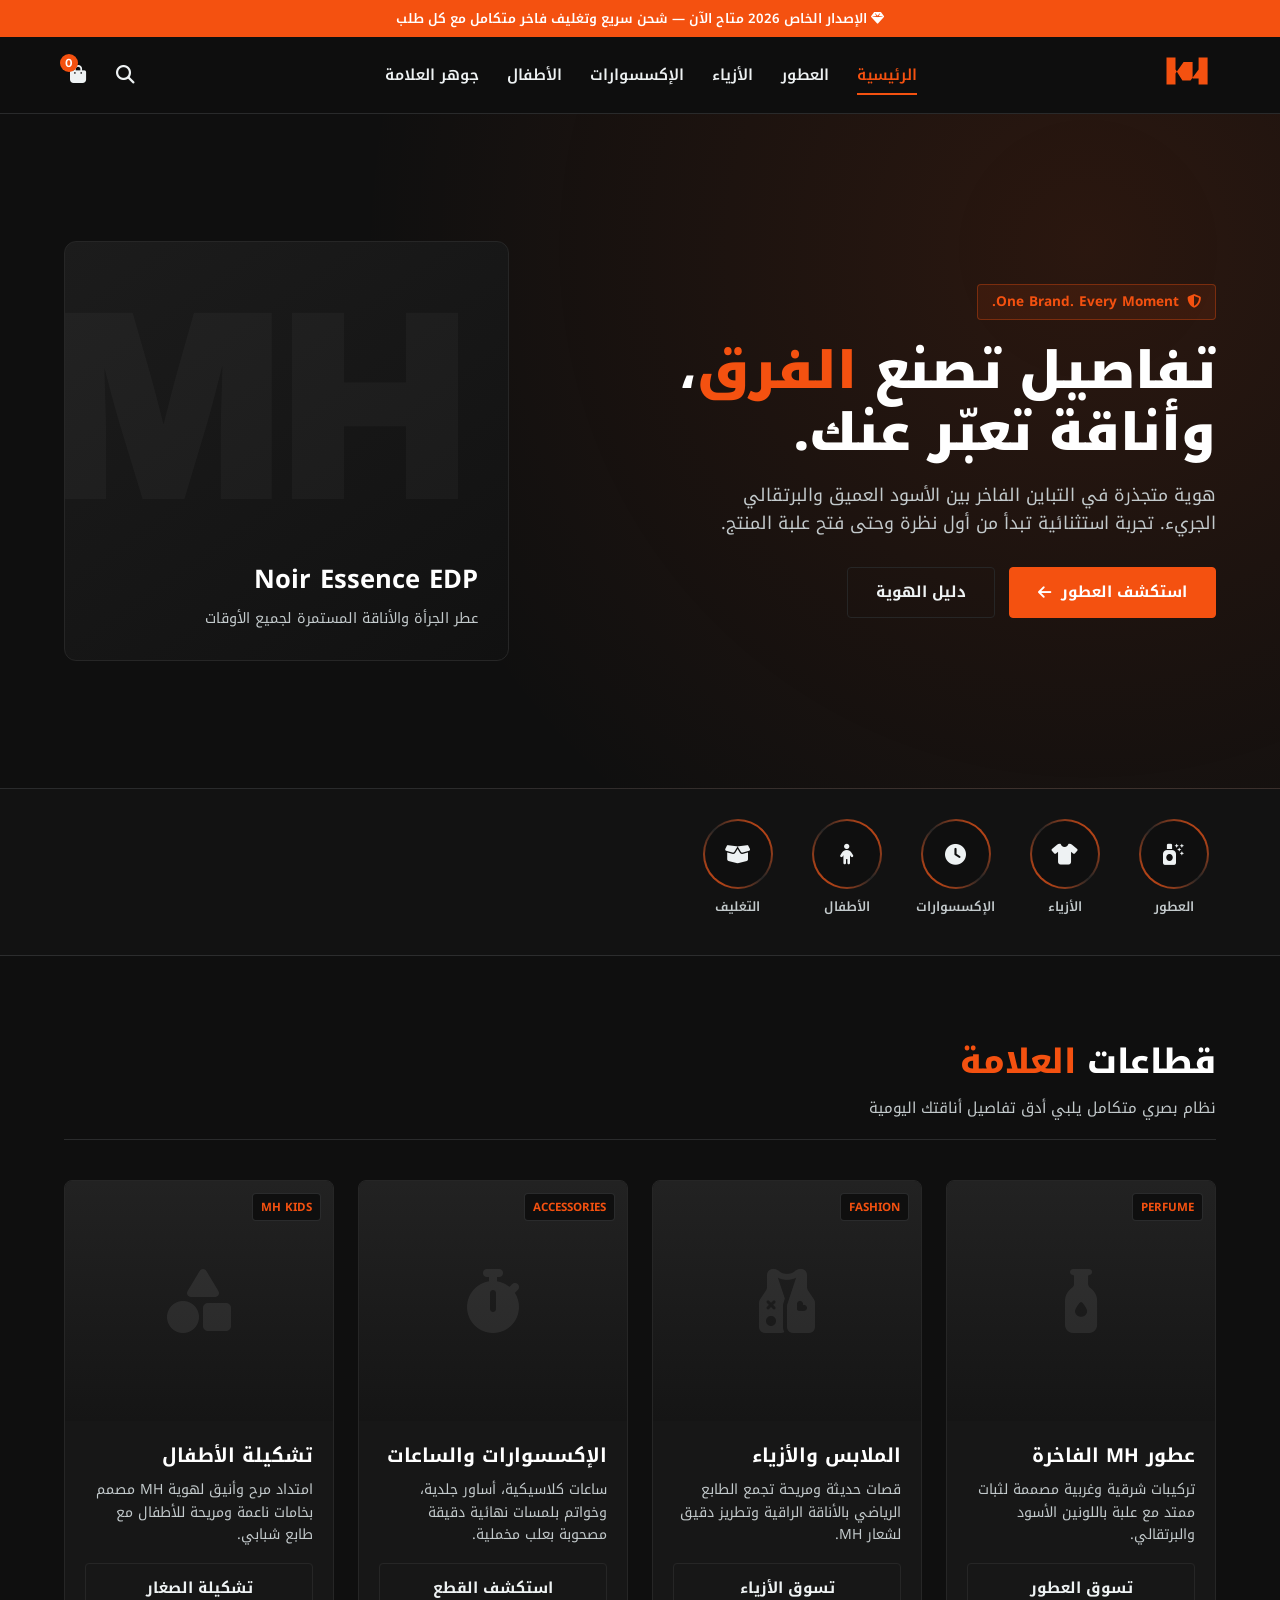
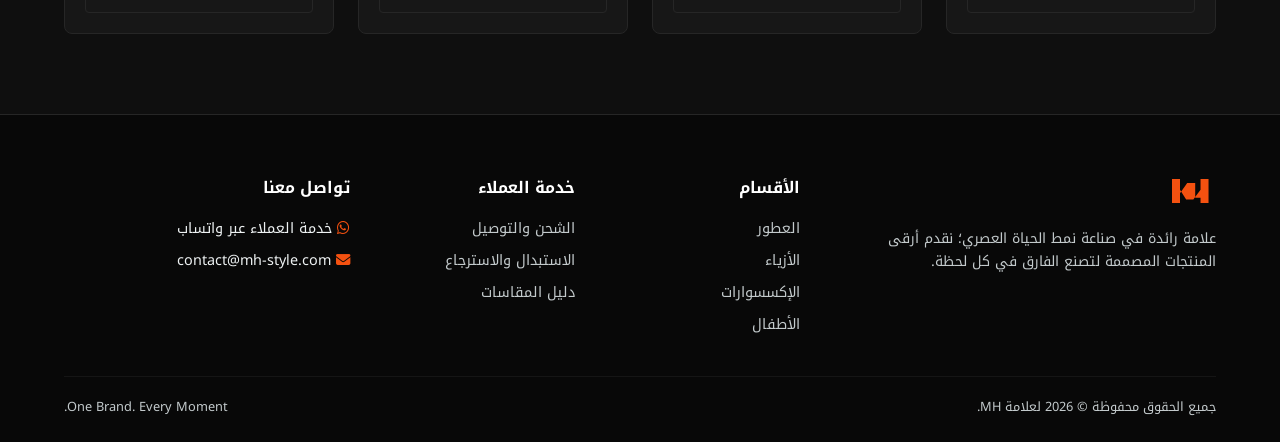
==== commit 5a168fd4: "Update index.html" ====
--- a/index.html
+++ b/index.html
@@ -9,7 +9,7 @@
   <link rel="preconnect" href="https://fonts.gstatic.com" crossorigin>
   <link href="https://fonts.googleapis.com/css2?family=Inter:wght@400;600;700;800&family=Noto+Kufi+Arabic:wght@400;500;600;700;800;900&display=swap" rel="stylesheet">
   <link rel="stylesheet" href="https://cdnjs.cloudflare.com/ajax/libs/font-awesome/6.5.1/css/all.min.css">
-  <link rel="stylesheet" href="./css/main.css">
+  <link rel="stylesheet" href="css/style.css">
 </head>
 <body>
 
@@ -39,12 +39,12 @@
       </nav>
 
       <div class="nav-actions">
-        <button class="action-btn" aria-label="بحث"><i class="fa-solid fa-magnifying-glass"></i></button>
-        <button class="action-btn" aria-label="السلة">
+        <button class="action-btn" type="button" aria-label="بحث"><i class="fa-solid fa-magnifying-glass"></i></button>
+        <button class="action-btn" type="button" aria-label="السلة">
           <i class="fa-solid fa-bag-shopping"></i>
           <span class="badge" id="cartCount">0</span>
         </button>
-        <button class="menu-toggle" id="menuToggle" aria-label="فتح القائمة" aria-expanded="false">
+        <button class="menu-toggle" id="menuToggle" type="button" aria-label="فتح القائمة" aria-expanded="false">
           <i class="fa-solid fa-bars"></i>
         </button>
       </div>
@@ -52,18 +52,71 @@
   </header>
 
   <main>
-    <!-- Sections Grid Categories Link -->
+    <!-- Hero Section -->
+    <section class="hero">
+      <div class="container hero-grid">
+        <div>
+          <div class="hero-tag"><i class="fa-solid fa-shield-halved"></i> One Brand. Every Moment.</div>
+          <h1 class="hero-title">تفاصيل تصنع <span>الفرق</span>، وأناقة تعبّر عنك.</h1>
+          <p class="hero-subtitle">
+            هوية متجذرة في التباين الفاخر بين الأسود العميق والبرتقالي الجريء. تجربة استثنائية تبدأ من أول نظرة وحتى فتح علبة المنتج.
+          </p>
+          <div class="hero-cta-group">
+            <a href="perfumes.html" class="btn btn-primary">
+              <span>استكشف العطور</span>
+              <i class="fa-solid fa-arrow-left"></i>
+            </a>
+            <a href="essence.html" class="btn btn-outline">
+              <span>دليل الهوية</span>
+            </a>
+          </div>
+        </div>
+
+        <div class="hero-card-showcase">
+          <h3 style="font-size: 1.6rem; color: var(--pure-white); margin-bottom: 6px;">Noir Essence EDP</h3>
+          <p style="color: var(--cool-grey); font-size: 0.9rem;">عطر الجرأة والأناقة المستمرة لجميع الأوقات</p>
+        </div>
+      </div>
+    </section>
+
+    <!-- Highlights Stories Bar -->
+    <section class="highlights-bar">
+      <div class="container">
+        <div class="highlights-wrapper">
+          <a href="perfumes.html" class="highlight-item">
+            <div class="highlight-ring"><div class="highlight-circle"><i class="fa-solid fa-spray-can-sparkles"></i></div></div>
+            <span>العطور</span>
+          </a>
+          <a href="fashion.html" class="highlight-item">
+            <div class="highlight-ring"><div class="highlight-circle"><i class="fa-solid fa-shirt"></i></div></div>
+            <span>الأزياء</span>
+          </a>
+          <a href="accessories.html" class="highlight-item">
+            <div class="highlight-ring"><div class="highlight-circle"><i class="fa-solid fa-clock"></i></div></div>
+            <span>الإكسسوارات</span>
+          </a>
+          <a href="kids.html" class="highlight-item">
+            <div class="highlight-ring"><div class="highlight-circle"><i class="fa-solid fa-child"></i></div></div>
+            <span>الأطفال</span>
+          </a>
+          <a href="essence.html" class="highlight-item">
+            <div class="highlight-ring"><div class="highlight-circle"><i class="fa-solid fa-box-open"></i></div></div>
+            <span>التغليف</span>
+          </a>
+        </div>
+      </div>
+    </section>
+
+    <!-- Categories Section -->
     <section class="section-spacing">
       <div class="container">
         <div class="section-header">
-          <div>
-            <h2 class="section-title">قطاعات <span>العلامة</span></h2>
-            <p class="section-desc">نظام بصري متكامل يلبي أدق تفاصيل أناقتك اليومية</p>
-          </div>
+          <h2 class="section-title">قطاعات <span>العلامة</span></h2>
+          <p class="section-desc">نظام بصري متكامل يلبي أدق تفاصيل أناقتك اليومية</p>
         </div>
 
         <div class="category-grid">
-          <!-- Perfumes Page Link -->
+          <!-- Perfumes -->
           <article class="category-card">
             <div class="card-img-placeholder">
               <span class="card-badge">PERFUME</span>
@@ -72,13 +125,13 @@
             <div class="card-body">
               <div>
                 <h3 class="card-title">عطور MH الفاخرة</h3>
-                <p class="card-text">تركيبات شرقية وغربية مصممة لثبات ممتد مع علبة مخصصة باللونين الأسود والبرتقالي.</p>
-              </div>
-              <a href="perfumes.html" class="card-link">استكشف التشكيلة <i class="fa-solid fa-arrow-left"></i></a>
-            </div>
-          </article>
-
-          <!-- Fashion Page Link -->
+                <p class="card-text">تركيبات شرقية وغربية مصممة لثبات ممتد مع علبة باللونين الأسود والبرتقالي.</p>
+              </div>
+              <a href="perfumes.html" class="btn btn-outline" style="width: 100%; text-align: center;">تسوق العطور</a>
+            </div>
+          </article>
+
+          <!-- Fashion -->
           <article class="category-card">
             <div class="card-img-placeholder">
               <span class="card-badge">FASHION</span>
@@ -87,13 +140,13 @@
             <div class="card-body">
               <div>
                 <h3 class="card-title">الملابس والأزياء</h3>
-                <p class="card-text">قصات حديثة ومريحة تجمع الطابع الرياضي بالأناقة الراقية مع تطريز دقيق لشعار MH.</p>
-              </div>
-              <a href="fashion.html" class="card-link">استكشف التشكيلة <i class="fa-solid fa-arrow-left"></i></a>
-            </div>
-          </article>
-
-          <!-- Accessories Page Link -->
+                <p class="card-text">قصات حديثة ومريحة تجمع الطابع الرياضي بالأناقة الراقية وتطريز دقيق لشعار MH.</p>
+              </div>
+              <a href="fashion.html" class="btn btn-outline" style="width: 100%; text-align: center;">تسوق الأزياء</a>
+            </div>
+          </article>
+
+          <!-- Accessories -->
           <article class="category-card">
             <div class="card-img-placeholder">
               <span class="card-badge">ACCESSORIES</span>
@@ -104,11 +157,11 @@
                 <h3 class="card-title">الإكسسوارات والساعات</h3>
                 <p class="card-text">ساعات كلاسيكية، أساور جلدية، وخواتم بلمسات نهائية دقيقة مصحوبة بعلب مخملية.</p>
               </div>
-              <a href="accessories.html" class="card-link">استكشف القطع <i class="fa-solid fa-arrow-left"></i></a>
-            </div>
-          </article>
-
-          <!-- Kids Page Link -->
+              <a href="accessories.html" class="btn btn-outline" style="width: 100%; text-align: center;">استكشف القطع</a>
+            </div>
+          </article>
+
+          <!-- Kids -->
           <article class="category-card">
             <div class="card-img-placeholder">
               <span class="card-badge">MH KIDS</span>
@@ -117,9 +170,9 @@
             <div class="card-body">
               <div>
                 <h3 class="card-title">تشكيلة الأطفال</h3>
-                <p class="card-text">امتداد مرح وأنيق لهوية MH مصمم بخامات ناعمة ومريحة للأطفال مع طابع شبابي مبتكر.</p>
-              </div>
-              <a href="kids.html" class="card-link">تشكيلة الصغار <i class="fa-solid fa-arrow-left"></i></a>
+                <p class="card-text">امتداد مرح وأنيق لهوية MH مصمم بخامات ناعمة ومريحة للأطفال مع طابع شبابي.</p>
+              </div>
+              <a href="kids.html" class="btn btn-outline" style="width: 100%; text-align: center;">تشكيلة الصغار</a>
             </div>
           </article>
         </div>
@@ -156,7 +209,7 @@
         <div>
           <h4 class="footer-heading">تواصل معنا</h4>
           <ul class="footer-links">
-            <li><i class="fa-brands fa-whatsapp" style="color: var(--mh-orange);"></i> واتساب الدعم الفني</li>
+            <li><i class="fa-brands fa-whatsapp" style="color: var(--mh-orange);"></i> خدمة العملاء عبر واتساب</li>
             <li><i class="fa-solid fa-envelope" style="color: var(--mh-orange);"></i> contact@mh-style.com</li>
           </ul>
         </div>
@@ -168,6 +221,6 @@
     </div>
   </footer>
 
-  <script src="./js/main.js"></script>
+  <script src="js/main.js"></script>
 </body>
 </html>
--- a/css/style.css
+++ b/css/style.css
@@ -0,0 +1,580 @@
+:root {
+  --mh-orange: #F45110;
+  --mh-orange-hover: #d74309;
+  --mh-orange-alpha: rgba(244, 81, 16, 0.12);
+  --deep-black: #0F0F0F;
+  --graphite: #262626;
+  --surface-dark: #171717;
+  --cool-grey: #C3CACC;
+  --mist: #EEF2F3;
+  --pure-white: #FFFFFF;
+  --border-subtle: rgba(195, 202, 204, 0.15);
+  --font-ar: 'Noto Kufi Arabic', sans-serif;
+  --font-en: 'Inter', sans-serif;
+  --transition-smooth: all 0.3s cubic-bezier(0.16, 1, 0.3, 1);
+  --radius-sm: 4px;
+  --radius-md: 8px;
+}
+
+*, *::before, *::after {
+  box-sizing: border-box;
+  margin: 0;
+  padding: 0;
+}
+
+body {
+  background-color: var(--deep-black);
+  color: var(--mist);
+  font-family: var(--font-ar);
+  line-height: 1.6;
+  overflow-x: hidden;
+  -webkit-font-smoothing: antialiased;
+}
+
+a {
+  color: inherit;
+  text-decoration: none;
+  transition: var(--transition-smooth);
+}
+
+.container {
+  width: 90%;
+  max-width: 1280px;
+  margin: 0 auto;
+}
+
+/* Banner & Navigation */
+.top-banner {
+  background: var(--mh-orange);
+  color: var(--pure-white);
+  text-align: center;
+  padding: 8px 15px;
+  font-size: 0.82rem;
+  font-weight: 600;
+  position: relative;
+  z-index: 1001;
+}
+
+header {
+  position: sticky;
+  top: 0;
+  background: rgba(15, 15, 15, 0.96);
+  backdrop-filter: blur(12px);
+  z-index: 1000;
+  border-bottom: 1px solid var(--border-subtle);
+}
+
+.navbar {
+  display: flex;
+  align-items: center;
+  justify-content: space-between;
+  height: 76px;
+}
+
+.logo-container {
+  display: flex;
+  align-items: center;
+  z-index: 10;
+}
+
+.brand-logo-svg {
+  height: 36px;
+  fill: var(--mh-orange);
+}
+
+.nav-menu {
+  display: flex;
+  gap: 28px;
+  list-style: none;
+}
+
+.nav-link {
+  font-size: 0.95rem;
+  font-weight: 600;
+  color: var(--mist);
+  padding: 8px 0;
+  position: relative;
+  display: inline-block;
+}
+
+.nav-link:hover, .nav-link.active {
+  color: var(--mh-orange);
+}
+
+.nav-link.active::after, .nav-link:hover::after {
+  content: '';
+  position: absolute;
+  bottom: 0;
+  right: 0;
+  width: 100%;
+  height: 2px;
+  background: var(--mh-orange);
+}
+
+.nav-actions {
+  display: flex;
+  align-items: center;
+  gap: 18px;
+}
+
+.action-btn {
+  background: none;
+  border: none;
+  color: var(--mist);
+  font-size: 1.15rem;
+  cursor: pointer;
+  position: relative;
+  padding: 6px;
+}
+
+.action-btn:hover {
+  color: var(--mh-orange);
+}
+
+.badge {
+  position: absolute;
+  top: -4px;
+  left: -4px;
+  background: var(--mh-orange);
+  color: var(--pure-white);
+  font-size: 0.7rem;
+  font-family: var(--font-en);
+  width: 18px;
+  height: 18px;
+  border-radius: 50%;
+  display: flex;
+  align-items: center;
+  justify-content: center;
+  font-weight: bold;
+}
+
+.menu-toggle {
+  display: none;
+  background: none;
+  border: none;
+  color: var(--mist);
+  font-size: 1.4rem;
+  cursor: pointer;
+}
+
+/* UI Shared Elements */
+.btn {
+  display: inline-flex;
+  align-items: center;
+  justify-content: center;
+  gap: 10px;
+  padding: 12px 28px;
+  border-radius: var(--radius-sm);
+  font-weight: 700;
+  font-size: 0.95rem;
+  cursor: pointer;
+  transition: var(--transition-smooth);
+}
+
+.btn-primary {
+  background: var(--mh-orange);
+  color: var(--pure-white);
+  border: 1px solid var(--mh-orange);
+}
+
+.btn-primary:hover {
+  background: var(--mh-orange-hover);
+  transform: translateY(-2px);
+}
+
+.btn-outline {
+  background: transparent;
+  color: var(--mist);
+  border: 1px solid var(--graphite);
+}
+
+.btn-outline:hover {
+  border-color: var(--cool-grey);
+  background: rgba(255, 255, 255, 0.05);
+}
+
+.section-spacing {
+  padding: 80px 0;
+}
+
+.section-header {
+  margin-bottom: 40px;
+  border-bottom: 1px solid var(--border-subtle);
+  padding-bottom: 18px;
+}
+
+.section-title {
+  font-size: 2.1rem;
+  font-weight: 800;
+  color: var(--pure-white);
+}
+
+.section-title span {
+  color: var(--mh-orange);
+}
+
+.section-desc {
+  color: var(--cool-grey);
+  font-size: 0.95rem;
+  margin-top: 6px;
+}
+
+/* Cards & Layout Grids */
+.category-grid {
+  display: grid;
+  grid-template-columns: repeat(4, 1fr);
+  gap: 24px;
+}
+
+.product-grid {
+  display: grid;
+  grid-template-columns: repeat(3, 1fr);
+  gap: 28px;
+}
+
+.category-card {
+  background: var(--surface-dark);
+  border: 1px solid var(--graphite);
+  border-radius: var(--radius-md);
+  overflow: hidden;
+  display: flex;
+  flex-direction: column;
+  transition: var(--transition-smooth);
+}
+
+.category-card:hover {
+  transform: translateY(-5px);
+  border-color: var(--mh-orange);
+}
+
+.card-img-placeholder {
+  height: 240px;
+  background: linear-gradient(180deg, #222 0%, #151515 100%);
+  display: flex;
+  align-items: center;
+  justify-content: center;
+  position: relative;
+}
+
+.card-img-placeholder i {
+  font-size: 4rem;
+  color: rgba(255, 255, 255, 0.08);
+}
+
+.card-badge {
+  position: absolute;
+  top: 12px;
+  right: 12px;
+  background: var(--deep-black);
+  border: 1px solid var(--border-subtle);
+  padding: 4px 8px;
+  font-size: 0.72rem;
+  border-radius: var(--radius-sm);
+  color: var(--mh-orange);
+  font-weight: 700;
+}
+
+.card-body {
+  padding: 20px;
+  flex-grow: 1;
+  display: flex;
+  flex-direction: column;
+  justify-content: space-between;
+}
+
+.card-title {
+  font-size: 1.2rem;
+  font-weight: 700;
+  color: var(--pure-white);
+  margin-bottom: 8px;
+}
+
+.card-text {
+  color: var(--cool-grey);
+  font-size: 0.88rem;
+  margin-bottom: 16px;
+}
+
+.product-footer {
+  display: flex;
+  justify-content: space-between;
+  align-items: center;
+  margin-top: auto;
+  padding-top: 12px;
+  border-top: 1px solid var(--border-subtle);
+}
+
+.product-price {
+  font-family: var(--font-en);
+  font-weight: 700;
+  color: var(--pure-white);
+  font-size: 1.15rem;
+}
+
+/* Hero Section */
+.hero {
+  position: relative;
+  min-height: 75vh;
+  display: flex;
+  align-items: center;
+  background: radial-gradient(circle at 85% 20%, rgba(244, 81, 16, 0.12) 0%, transparent 60%), var(--deep-black);
+  border-bottom: 1px solid var(--border-subtle);
+  padding: 60px 0;
+}
+
+.hero-grid {
+  display: grid;
+  grid-template-columns: 1.2fr 0.8fr;
+  gap: 40px;
+  align-items: center;
+}
+
+.hero-tag {
+  display: inline-flex;
+  align-items: center;
+  gap: 8px;
+  background: rgba(244, 81, 16, 0.1);
+  border: 1px solid rgba(244, 81, 16, 0.35);
+  color: var(--mh-orange);
+  padding: 6px 14px;
+  border-radius: var(--radius-sm);
+  font-size: 0.85rem;
+  font-weight: 700;
+  margin-bottom: 20px;
+}
+
+.hero-title {
+  font-size: 3.2rem;
+  font-weight: 900;
+  line-height: 1.2;
+  margin-bottom: 18px;
+  color: var(--pure-white);
+}
+
+.hero-title span {
+  color: var(--mh-orange);
+}
+
+.hero-subtitle {
+  font-size: 1.1rem;
+  color: var(--cool-grey);
+  margin-bottom: 30px;
+  max-width: 500px;
+}
+
+.hero-cta-group {
+  display: flex;
+  gap: 14px;
+  flex-wrap: wrap;
+}
+
+.hero-card-showcase {
+  width: 100%;
+  height: 420px;
+  background: linear-gradient(145deg, #1c1c1c, #111);
+  border: 1px solid var(--graphite);
+  border-radius: 12px;
+  position: relative;
+  overflow: hidden;
+  display: flex;
+  flex-direction: column;
+  justify-content: flex-end;
+  padding: 30px;
+}
+
+.hero-card-showcase::before {
+  content: 'MH';
+  position: absolute;
+  top: -40px;
+  left: -20px;
+  font-size: 16rem;
+  font-weight: 900;
+  font-family: var(--font-en);
+  color: rgba(255, 255, 255, 0.03);
+  pointer-events: none; /* يمنع حجب الكليكات عن الطبقات */
+}
+
+/* Highlights Carousel / Bar */
+.highlights-bar {
+  padding: 30px 0;
+  border-bottom: 1px solid var(--border-subtle);
+  background: #121212;
+}
+
+.highlights-wrapper {
+  display: flex;
+  gap: 24px;
+  overflow-x: auto;
+  padding-bottom: 8px;
+}
+
+.highlight-item {
+  display: flex;
+  flex-direction: column;
+  align-items: center;
+  gap: 8px;
+  flex-shrink: 0;
+  width: 85px;
+}
+
+.highlight-ring {
+  width: 70px;
+  height: 70px;
+  border-radius: 50%;
+  padding: 2px;
+  background: linear-gradient(45deg, var(--mh-orange), #262626, var(--mh-orange));
+  display: flex;
+  align-items: center;
+  justify-content: center;
+}
+
+.highlight-circle {
+  width: 100%;
+  height: 100%;
+  background: var(--deep-black);
+  border-radius: 50%;
+  display: flex;
+  align-items: center;
+  justify-content: center;
+  color: var(--mist);
+  font-size: 1.3rem;
+}
+
+.highlight-item:hover .highlight-ring {
+  transform: scale(1.06);
+}
+
+.highlight-item span {
+  font-size: 0.8rem;
+  font-weight: 600;
+  color: var(--cool-grey);
+}
+
+/* Breadcrumbs & Inner Page Header */
+.page-hero {
+  padding: 45px 0 35px;
+  background: radial-gradient(circle at 50% 0%, var(--mh-orange-alpha) 0%, transparent 75%);
+  border-bottom: 1px solid var(--border-subtle);
+}
+
+.breadcrumbs {
+  display: flex;
+  gap: 8px;
+  font-size: 0.85rem;
+  color: var(--cool-grey);
+  margin-bottom: 12px;
+}
+
+.breadcrumbs a:hover {
+  color: var(--mh-orange);
+}
+
+/* Footer */
+footer {
+  background: #080808;
+  border-top: 1px solid var(--graphite);
+  padding: 60px 0 25px;
+  font-size: 0.9rem;
+}
+
+.footer-grid {
+  display: grid;
+  grid-template-columns: 2fr 1fr 1fr 1.5fr;
+  gap: 35px;
+  margin-bottom: 40px;
+}
+
+.footer-logo-block p {
+  color: var(--cool-grey);
+  margin: 14px 0;
+  font-size: 0.88rem;
+}
+
+.footer-heading {
+  color: var(--pure-white);
+  font-size: 1rem;
+  font-weight: 700;
+  margin-bottom: 16px;
+}
+
+.footer-links {
+  list-style: none;
+  display: flex;
+  flex-direction: column;
+  gap: 9px;
+}
+
+.footer-links a {
+  color: var(--cool-grey);
+}
+
+.footer-links a:hover {
+  color: var(--mh-orange);
+  padding-right: 4px;
+}
+
+.footer-bottom {
+  border-top: 1px solid rgba(255, 255, 255, 0.05);
+  padding-top: 20px;
+  display: flex;
+  justify-content: space-between;
+  align-items: center;
+  color: var(--cool-grey);
+  font-size: 0.8rem;
+}
+
+/* Responsive */
+@media (max-width: 1024px) {
+  .category-grid, .product-grid {
+    grid-template-columns: repeat(2, 1fr);
+  }
+  .footer-grid {
+    grid-template-columns: 1fr 1fr;
+  }
+}
+
+@media (max-width: 768px) {
+  .nav-menu {
+    display: none;
+    position: absolute;
+    top: 76px;
+    right: 0;
+    width: 100%;
+    background: #121212;
+    flex-direction: column;
+    padding: 20px;
+    border-bottom: 1px solid var(--graphite);
+    gap: 14px;
+  }
+
+  .nav-menu.is-active {
+    display: flex;
+  }
+
+  .menu-toggle {
+    display: block;
+  }
+
+  .hero-grid {
+    grid-template-columns: 1fr;
+    text-align: center;
+  }
+
+  .hero-subtitle {
+    margin: 0 auto 24px;
+  }
+
+  .hero-cta-group {
+    justify-content: center;
+  }
+
+  .category-grid, .product-grid, .footer-grid {
+    grid-template-columns: 1fr;
+  }
+
+  .footer-bottom {
+    flex-direction: column;
+    gap: 10px;
+    text-align: center;
+  }
+}
